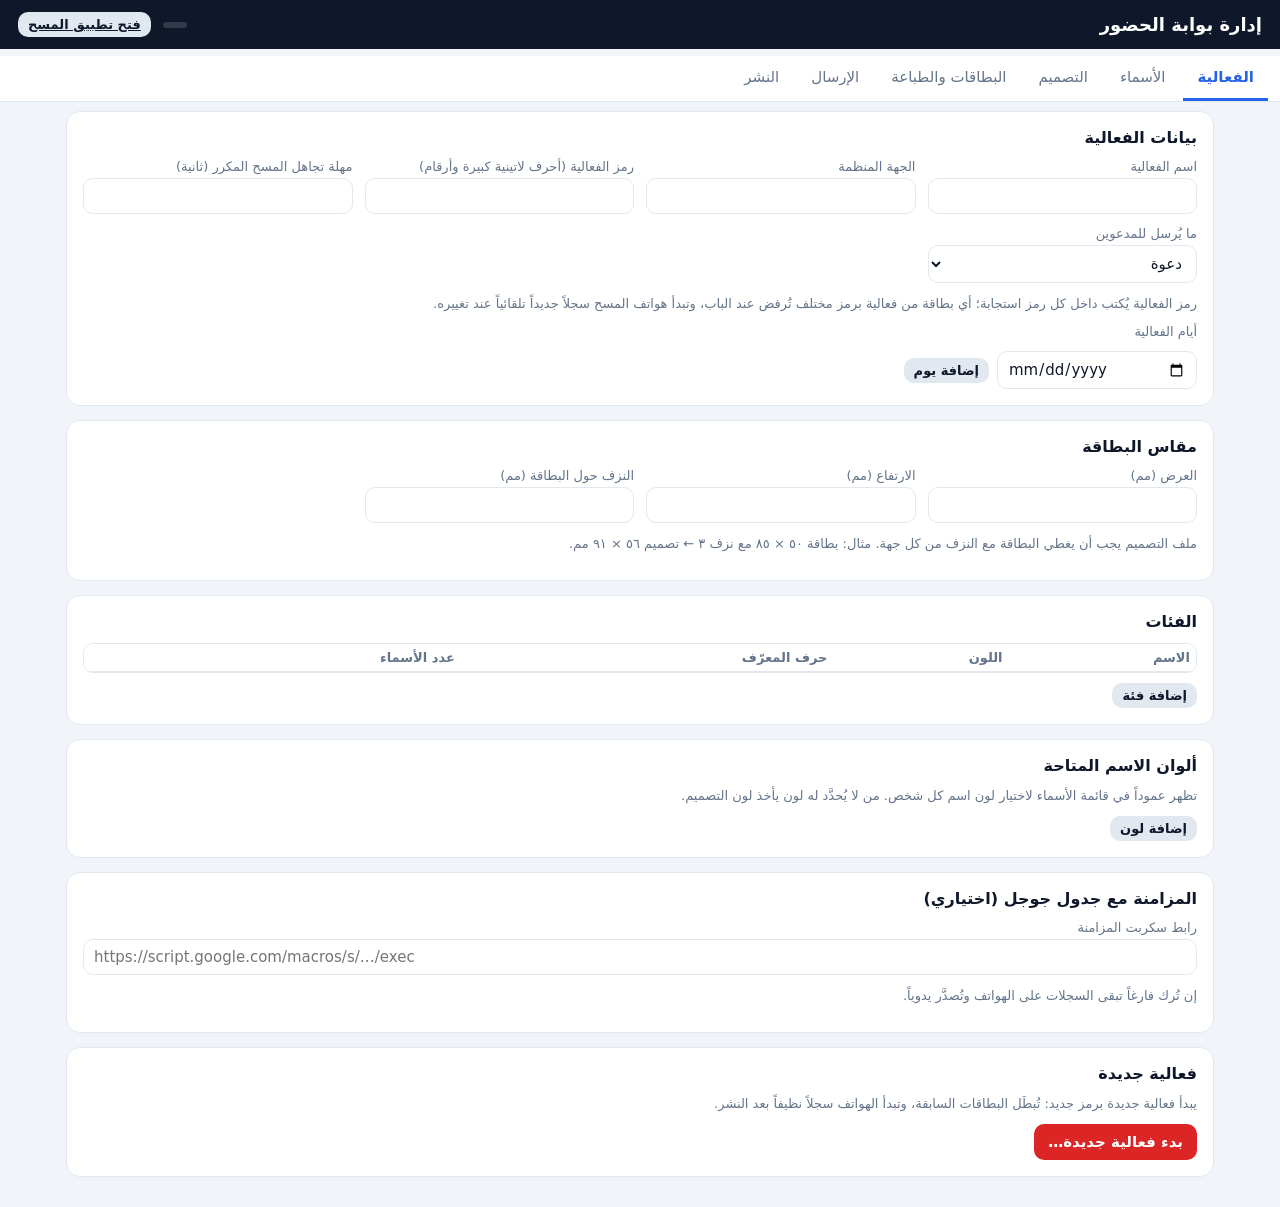
==== admin.html @ 5c86599a "Attendance gate: scanner, admin page, invitation page (Obour 2026)" ====
<!doctype html>
<html lang="ar" dir="rtl">
<head>
<meta charset="utf-8">
<meta name="viewport" content="width=device-width,initial-scale=1">
<meta name="robots" content="noindex,nofollow">
<link rel="icon" href="icon-180.png">
<link rel="stylesheet" href="lib/fonts.css">
<title>إدارة بوابة الحضور</title>
<style>
:root{--bg:#f1f5f9;--card:#fff;--ink:#0f172a;--mut:#64748b;--line:#e2e8f0;--pri:#2563eb;--pri2:#dbeafe;--ok:#16a34a;--warn:#d97706;--err:#dc2626}
*{box-sizing:border-box}
body{margin:0;font-family:Cairo,system-ui,sans-serif;background:var(--bg);color:var(--ink);font-size:15px}
header{background:#0f172a;color:#fff;padding:12px 18px;display:flex;align-items:center;gap:12px;flex-wrap:wrap;position:sticky;top:0;z-index:10}
header h1{font-size:18px;margin:0;flex:1;min-width:200px}
header h1 small{display:block;font-size:12px;font-weight:400;opacity:.75}
.pill{border-radius:999px;padding:3px 12px;font-size:13px;font-weight:700;background:rgba(255,255,255,.15)}
.pill.dirty{background:#f59e0b;color:#111}
.tabs{display:flex;gap:4px;background:#fff;border-bottom:1px solid var(--line);padding:0 12px;overflow-x:auto;position:sticky;top:56px;z-index:9}
.tabs button{border:0;background:none;font:inherit;padding:12px 14px;color:var(--mut);border-bottom:3px solid transparent;white-space:nowrap;cursor:pointer}
.tabs button.on{color:var(--pri);border-bottom-color:var(--pri);font-weight:700}
.wrap{max-width:1180px;margin:0 auto;padding:16px}
.tab{display:none}.tab.on{display:block}
.card{background:var(--card);border:1px solid var(--line);border-radius:14px;padding:16px;margin-bottom:14px}
.card h2{font-size:16px;margin:0 0 12px}
.grid{display:grid;grid-template-columns:repeat(auto-fill,minmax(220px,1fr));gap:12px}
label{display:block;font-size:13px;color:var(--mut);margin-bottom:4px}
input,select,textarea{font:inherit;border:1px solid var(--line);border-radius:10px;padding:8px 10px;width:100%;background:#fff;color:var(--ink)}
textarea{min-height:120px;resize:vertical}
input[type=color]{padding:2px;height:38px}
input[type=checkbox]{width:auto}
.btn{font:inherit;border:0;border-radius:10px;padding:9px 14px;background:var(--pri);color:#fff;font-weight:700;cursor:pointer;white-space:nowrap}
.btn.sec{background:#e2e8f0;color:var(--ink)}
.btn.red{background:var(--err)}
.btn.sm{padding:5px 10px;font-size:13px}
.btn:disabled{opacity:.5;cursor:default}
.row{display:flex;gap:8px;align-items:center;flex-wrap:wrap}
.grow{flex:1}
.mut{color:var(--mut);font-size:13px}
.note{background:var(--pri2);border:1px solid #bfdbfe;border-radius:12px;padding:10px 12px;font-size:14px;margin-bottom:12px}
.warnbox{background:#fef3c7;border:1px solid #fcd34d;border-radius:12px;padding:10px 12px;font-size:14px;margin-bottom:12px}
.errbox{background:#fee2e2;border:1px solid #fca5a5;border-radius:12px;padding:10px 12px;font-size:14px;margin-bottom:12px}
table{width:100%;border-collapse:collapse}
th,td{border-bottom:1px solid var(--line);padding:6px;text-align:right;vertical-align:middle}
th{font-size:13px;color:var(--mut);font-weight:700;position:sticky;top:0;background:#fff}
td input,td select{padding:5px 8px;font-size:14px}
.tblwrap{max-height:62vh;overflow:auto;border:1px solid var(--line);border-radius:10px}
.chip{display:inline-block;border-radius:999px;padding:1px 9px;font-size:12px;font-weight:700;color:#fff}
.counts{display:flex;gap:8px;flex-wrap:wrap;margin:8px 0}
.counts span{background:#f8fafc;border:1px solid var(--line);border-radius:999px;padding:2px 10px;font-size:13px}
.ed{display:grid;grid-template-columns:minmax(260px,440px) 1fr;gap:16px;align-items:start}
@media (max-width:820px){.ed{grid-template-columns:1fr}}
#stage{position:relative;direction:ltr;background:repeating-conic-gradient(#e2e8f0 0 25%,#f8fafc 0 50%) 0 0/16px 16px;border-radius:10px;overflow:hidden;user-select:none;touch-action:none}
#pv{display:block;width:100%}
#ovl{position:absolute;inset:0}
.trim{position:absolute;border:1px dashed rgba(220,38,38,.8);pointer-events:none}
.fbox{position:absolute;border:2px dashed rgba(37,99,235,.9);background:rgba(37,99,235,.08);cursor:move}
.fbox.sel{border-style:solid;background:rgba(37,99,235,.16)}
.fbox .lb{position:absolute;top:-1px;left:-1px;background:#2563eb;color:#fff;font-size:11px;padding:0 5px;border-radius:0 0 6px 0;direction:rtl;white-space:nowrap}
.fbox .h{position:absolute;right:-7px;bottom:-7px;width:14px;height:14px;background:#2563eb;border:2px solid #fff;border-radius:50%;cursor:nwse-resize}
.flist button{margin:0 0 6px 6px}
.pgtabs button{margin-left:6px}
.thumbs{display:grid;grid-template-columns:repeat(auto-fill,minmax(140px,1fr));gap:10px}
.thumbs figure{margin:0;background:#fff;border:1px solid var(--line);border-radius:10px;padding:6px;text-align:center;font-size:12px}
.thumbs img{max-width:100%;border-radius:4px}
progress{width:100%;height:14px}
.sent{color:var(--ok);font-weight:700}
dialog{border:0;border-radius:14px;padding:18px;max-width:520px;width:92%}
dialog::backdrop{background:rgba(15,23,42,.5)}
#toast{position:fixed;bottom:18px;left:50%;transform:translateX(-50%);background:#0f172a;color:#fff;padding:9px 16px;border-radius:10px;z-index:50;display:none}
</style>
</head>
<body>
<header>
  <h1 id="htitle">إدارة بوابة الحضور<small id="hsub"></small></h1>
  <span class="pill" id="dirty"></span>
  <a class="btn sec sm" href="./" target="_blank" rel="noopener">فتح تطبيق المسح</a>
</header>
<nav class="tabs" id="tabs">
  <button class="on" data-t="event">الفعالية</button>
  <button data-t="people">الأسماء</button>
  <button data-t="design">التصميم</button>
  <button data-t="badges">البطاقات والطباعة</button>
  <button data-t="send">الإرسال</button>
  <button data-t="publish">النشر</button>
</nav>
<div class="wrap">

<!-- ================= EVENT ================= -->
<section class="tab on" id="t-event">
  <div class="card">
    <h2>بيانات الفعالية</h2>
    <div class="grid">
      <div><label>اسم الفعالية</label><input id="evName"></div>
      <div><label>الجهة المنظمة</label><input id="evOrg"></div>
      <div><label>رمز الفعالية (أحرف لاتينية كبيرة وأرقام)</label><input id="evCode" dir="ltr" maxlength="16"></div>
      <div><label>مهلة تجاهل المسح المكرر (ثانية)</label><input id="evCool" type="number" min="0" max="600"></div>
      <div><label>ما يُرسل للمدعوين</label><select id="evLabel"><option value="الدعوة">دعوة</option><option value="البطاقة">بطاقة</option></select></div>
    </div>
    <p class="mut">رمز الفعالية يُكتب داخل كل رمز استجابة؛ أي بطاقة من فعالية برمز مختلف تُرفض عند الباب، وتبدأ هواتف المسح سجلاً جديداً تلقائياً عند تغييره.</p>
    <label>أيام الفعالية</label>
    <div class="row" id="daysBox"></div>
    <div class="row" style="margin-top:8px"><input type="date" id="dayNew" style="max-width:200px"><button class="btn sec sm" id="dayAdd">إضافة يوم</button></div>
  </div>

  <div class="card">
    <h2>مقاس البطاقة</h2>
    <div class="grid">
      <div><label>العرض (مم)</label><input id="bW" type="number" step="0.5" min="20" max="300"></div>
      <div><label>الارتفاع (مم)</label><input id="bH" type="number" step="0.5" min="20" max="300"></div>
      <div><label>النزف حول البطاقة (مم)</label><input id="bB" type="number" step="0.5" min="0" max="10"></div>
    </div>
    <p class="mut">ملف التصميم يجب أن يغطي البطاقة مع النزف من كل جهة. مثال: بطاقة ٥٠ × ٨٥ مع نزف ٣ ← تصميم ٥٦ × ٩١ مم.</p>
  </div>

  <div class="card">
    <h2>الفئات</h2>
    <div class="tblwrap" style="max-height:none"><table><thead><tr><th>الاسم</th><th>اللون</th><th>حرف المعرّف</th><th>عدد الأسماء</th><th></th></tr></thead><tbody id="catBody"></tbody></table></div>
    <div class="row" style="margin-top:10px"><button class="btn sec sm" id="catAdd">إضافة فئة</button></div>
  </div>

  <div class="card">
    <h2>ألوان الاسم المتاحة</h2>
    <p class="mut">تظهر عموداً في قائمة الأسماء لاختيار لون اسم كل شخص. من لا يُحدَّد له لون يأخذ لون التصميم.</p>
    <div id="ncBox"></div>
    <div class="row" style="margin-top:10px"><button class="btn sec sm" id="ncAdd">إضافة لون</button></div>
  </div>

  <div class="card">
    <h2>المزامنة مع جدول جوجل (اختياري)</h2>
    <label>رابط سكربت المزامنة</label>
    <input id="evSync" dir="ltr" placeholder="https://script.google.com/macros/s/…/exec">
    <p class="mut">إن تُرك فارغاً تبقى السجلات على الهواتف وتُصدَّر يدوياً.</p>
  </div>

  <div class="card">
    <h2>فعالية جديدة</h2>
    <p class="mut">يبدأ فعالية جديدة برمز جديد: تُبطَل البطاقات السابقة، وتبدأ الهواتف سجلاً نظيفاً بعد النشر.</p>
    <button class="btn red" id="newEvent">بدء فعالية جديدة…</button>
  </div>
</section>

<!-- ================= PEOPLE ================= -->
<section class="tab" id="t-people">
  <div class="card">
    <h2>استيراد من ملف إكسل</h2>
    <p class="mut">الأعمدة المقروءة تلقائياً: الاسم، الفئة، اللون (أبيض أو أزرق)، الهاتف أو واتساب، البريد. الهاتف والبريد يبقيان على هذا الجهاز فقط ولا يُنشران.</p>
    <div class="row">
      <input type="file" id="impFile" accept=".xlsx,.xls,.csv" style="max-width:320px">
      <div><label>فئة الأسماء التي بلا فئة</label><select id="impDefCat"></select></div>
      <label class="row" style="margin:0"><input type="checkbox" id="impReplace"> استبدال القائمة الحالية بالكامل</label>
    </div>
    <div id="impPreview" style="margin-top:10px"></div>
  </div>

  <div class="card">
    <h2>إضافة اسم</h2>
    <div class="row">
      <input id="addName" class="grow" placeholder="الاسم الكامل" style="min-width:200px">
      <select id="addCat" style="max-width:160px"></select>
      <select id="addNc" style="max-width:150px"></select>
      <input id="addPhone" placeholder="الهاتف" dir="ltr" style="max-width:170px">
      <input id="addEmail" placeholder="البريد" dir="ltr" style="max-width:220px">
      <button class="btn" id="addBtn">إضافة</button>
    </div>
  </div>

  <div class="card">
    <div class="row" style="margin-bottom:8px">
      <h2 class="grow" style="margin:0">القائمة</h2>
      <input id="pSearch" placeholder="بحث…" style="max-width:220px">
      <select id="pFilter" style="max-width:160px"></select>
      <button class="btn sec sm" id="pExport">تصدير نسخة احتياطية</button>
      <button class="btn red sm" id="pClear">حذف الكل</button>
    </div>
    <div class="counts" id="pCounts"></div>
    <div class="tblwrap"><table><thead><tr><th>المعرّف</th><th>الاسم</th><th>الفئة</th><th class="ncCol">لون الاسم</th><th>الهاتف</th><th>البريد</th><th></th></tr></thead><tbody id="pBody"></tbody></table></div>
  </div>
</section>

<!-- ================= DESIGN ================= -->
<section class="tab" id="t-design">
  <div class="card">
    <div class="row">
      <div><label>التصميم الخاص بـ</label><select id="dSel" style="min-width:220px"></select></div>
      <div id="dOwnBox"></div>
      <div class="grow"></div>
      <div><label>اسم للمعاينة</label><input id="dSample" placeholder="اكتب اسماً طويلاً للتجربة" style="min-width:240px"></div>
      <div><label>لون الاسم للمعاينة</label><select id="dSampleNc" style="min-width:140px"></select></div>
    </div>
  </div>
  <div class="ed">
    <div class="card">
      <div class="row pgtabs" id="pgTabs" style="margin-bottom:10px"></div>
      <div id="stage"><canvas id="pv"></canvas><div id="ovl"></div></div>
      <p class="mut">اسحب المربعات لتحريكها، والنقطة الزرقاء لتغيير الحجم. الخط الأحمر المتقطع هو حد القص.</p>
    </div>
    <div>
      <div class="card">
        <h2>خلفية هذا الوجه</h2>
        <div id="aspectWarn"></div>
        <div class="row">
          <input type="file" id="bgFile" accept="image/png,image/jpeg,application/pdf,.pdf,.ai" style="max-width:300px">
          <button class="btn sec sm" id="bgClear">إزالة الخلفية</button>
          <div><label>لون الخلفية</label><input type="color" id="bgColor" style="width:70px"></div>
        </div>
        <p class="mut">يُقبل: صورة، أو ملف طباعة، أو ملف إليستريتور محفوظ بتوافق بي دي إف. يُفضَّل أن يشمل النزف دون علامات القص. الملف متعدد الصفحات يُستخدم وجهاً أول وثانياً.</p>
        <div class="row"><button class="btn sec sm" id="pgAdd">إضافة وجه ثانٍ</button><button class="btn sec sm" id="pgDel">حذف هذا الوجه</button></div>
      </div>
      <div class="card">
        <h2>العناصر</h2>
        <div class="flist" id="fList"></div>
        <div class="row">
          <select id="fNewType" style="max-width:180px"><option value="name">الاسم</option><option value="qr">رمز الاستجابة</option><option value="cat">الفئة</option><option value="id">المعرّف</option><option value="text">نص ثابت</option></select>
          <button class="btn sec sm" id="fAdd">إضافة عنصر</button>
        </div>
      </div>
      <div class="card" id="fProps"></div>
    </div>
  </div>
</section>

<!-- ================= BADGES ================= -->
<section class="tab" id="t-badges">
  <div class="card">
    <h2>ملف الطباعة والصور</h2>
    <div class="row">
      <div><label>الفئة</label><select id="bCat" style="min-width:180px"></select></div>
      <div><label>الدقة</label><select id="bDpi"><option value="300">٣٠٠ نقطة/إنش (طباعة)</option><option value="200">٢٠٠ (أخف)</option></select></div>
      <label class="row" style="margin:18px 0 0"><input type="checkbox" id="bMarks" checked> علامات القص</label>
    </div>
    <div class="row" style="margin-top:12px">
      <button class="btn" id="bPdf">إنشاء ملف الطباعة</button>
      <button class="btn sec" id="bZip">صور البطاقات (ملف مضغوط)</button>
    </div>
    <div id="bProg" style="margin-top:10px;display:none"><progress id="bBar" max="1" value="0"></progress><div class="mut" id="bProgTxt"></div></div>
    <p class="mut">ملف الطباعة: صفحة لكل وجه من كل بطاقة بمقاسها مع النزف وعلامات القص، مرتبة حسب الفئة. الصور: بطاقة كل شخص مقصوصة على مقاسها النهائي.</p>
  </div>
  <div class="card">
    <div class="row"><h2 class="grow" style="margin:0">معاينة</h2><button class="btn sec sm" id="bPrev">تحديث المعاينة</button></div>
    <div class="thumbs" id="thumbs" style="margin-top:10px"></div>
  </div>
</section>

<!-- ================= SEND ================= -->
<section class="tab" id="t-send">
  <div class="note" id="sendNote">روابط البطاقات تعمل بعد نشر التغييرات. كل رابط يفتح صفحة فيها بطاقة الشخص جاهزة للحفظ.</div>
  <div class="card">
    <h2>نص الرسالة</h2>
    <div class="grid">
      <div style="grid-column:1/-1"><label>الرسالة (المتغيرات: {الاسم} {الفعالية} {التاريخ} {الرابط} {الفئة} {الجهة})</label><textarea id="msgBody"></textarea></div>
      <div><label>عنوان البريد</label><input id="msgSubj"></div>
      <div><label>رمز الدولة للهواتف</label><input id="msgCC" dir="ltr" style="max-width:120px"></div>
      <div><label>عنوان الموقع للروابط</label><input id="msgBase" dir="ltr"></div>
    </div>
  </div>
  <div class="card">
    <div class="row" style="margin-bottom:8px">
      <h2 class="grow" style="margin:0">المستلمون</h2>
      <select id="sFilter" style="max-width:200px"><option value="all">الكل</option><option value="pending">لم يُرسل لهم بعد</option><option value="phone">لديهم هاتف</option><option value="email">لديهم بريد</option><option value="none">بلا هاتف ولا بريد</option></select>
      <input id="sSearch" placeholder="بحث…" style="max-width:200px">
      <button class="btn sec sm" id="sExport">تصدير قائمة المراسلة</button>
    </div>
    <div class="counts" id="sCounts"></div>
    <div class="tblwrap"><table><thead><tr><th>الاسم</th><th>الهاتف</th><th>البريد</th><th>إرسال</th><th>الحالة</th></tr></thead><tbody id="sBody"></tbody></table></div>
  </div>
</section>

<!-- ================= PUBLISH ================= -->
<section class="tab" id="t-publish">
  <div class="card">
    <h2>حالة النشر</h2>
    <div id="pubState"></div>
  </div>
  <div class="card">
    <h2>النشر على جيت هب</h2>
    <div class="grid">
      <div><label>الحساب</label><input id="ghOwner" dir="ltr"></div>
      <div><label>المستودع</label><input id="ghRepo" dir="ltr"></div>
      <div><label>الفرع</label><input id="ghBranch" dir="ltr"></div>
      <div><label>رمز الوصول</label><input id="ghToken" type="password" dir="ltr" autocomplete="off"></div>
    </div>
    <label class="row" style="margin-top:8px"><input type="checkbox" id="ghRemember"> تذكّر رمز الوصول على هذا الجهاز</label>
    <details class="mut" style="margin:8px 0"><summary>كيف أحصل على رمز الوصول؟</summary>
      <ol>
        <li>من إعدادات حسابك في جيت هب: إعدادات المطوّر ← رموز الوصول الشخصية ← الرموز الدقيقة ← إنشاء رمز.</li>
        <li>المالك: حساب التكنوقراط السوريين، والمستودع: مستودع هذا التطبيق فقط.</li>
        <li>الصلاحيات: المحتويات ← قراءة وكتابة. ومدة صلاحية قصيرة تكفي.</li>
      </ol>
    </details>
    <div class="row"><button class="btn" id="pubBtn">نشر التغييرات الآن</button><button class="btn sec" id="pubZip">تنزيل ملفات النشر بدلاً من ذلك</button></div>
    <div id="pubLog" class="mut" style="margin-top:10px;white-space:pre-line"></div>
  </div>
  <div class="card">
    <h2>مزامنة هذه الصفحة مع النسخة المنشورة</h2>
    <p class="mut">يستبدل البيانات المحلية بآخر نسخة منشورة، مع الاحتفاظ بالهواتف والبريد المحفوظة هنا حسب المعرّف.</p>
    <button class="btn sec" id="pullBtn">تحميل النسخة المنشورة</button>
  </div>
</section>
</div>

<dialog id="dlg"><form method="dialog" id="dlgForm"></form></dialog>
<div id="toast"></div>

<script src="lib/qrcode.js"></script>
<script src="lib/xlsx.full.min.js"></script>
<script src="lib/jspdf.umd.min.js"></script>
<script src="lib/jszip.min.js"></script>
<script src="lib/common.js"></script>
<script>
(async function(){
'use strict';
var G = window.GATE;
var $ = function(id){ return document.getElementById(id); };
var esc = G.esc;
function toast(m){ var t = $('toast'); t.textContent = m; t.style.display = 'block'; clearTimeout(toast.t); toast.t = setTimeout(function(){ t.style.display = 'none'; }, 3000); }
function clamp(v, a, b){ return Math.max(a, Math.min(b, v)); }
function sleep(ms){ return new Promise(function(r){ setTimeout(r, ms); }); }

/* ---------- IndexedDB ---------- */
var DB = (function(){
  var p;
  function db(){ return p || (p = new Promise(function(res, rej){
    var r = indexedDB.open('gate-admin', 1);
    r.onupgradeneeded = function(){ r.result.createObjectStore('kv'); r.result.createObjectStore('files'); };
    r.onsuccess = function(){ res(r.result); }; r.onerror = function(){ rej(r.error); };
  })); }
  function tx(st, mode, fn){ return db().then(function(d){ return new Promise(function(res, rej){
    var t = d.transaction(st, mode), q = fn(t.objectStore(st));
    t.oncomplete = function(){ res(q && q.result); }; t.onerror = function(){ rej(t.error); };
  }); }); }
  return {
    get: function(st, k){ return tx(st, 'readonly', function(s){ return s.get(k); }); },
    set: function(st, k, v){ return tx(st, 'readwrite', function(s){ return s.put(v, k); }); },
    del: function(st, k){ return tx(st, 'readwrite', function(s){ return s.delete(k); }); },
    keys: function(st){ return tx(st, 'readonly', function(s){ return s.getAllKeys(); }); }
  };
})();

/* ---------- state ---------- */
var S = null;               // { ev, msg, gh, publishedHash, publishedAt }
var fileUrls = {};          // template path -> object URL (local, unpublished uploads)
function resolve(src){ return fileUrls[src] || src; }

function defaultMsg(){
  return {
    body: 'مرحباً {الاسم}،\nتتشرف مؤسسة {الجهة} بدعوتك لحضور {الفعالية} يوم {التاريخ}.\nهذا رابط دعوتك ورمز الدخول الخاص بك، يُرجى إبرازه عند الباب:\n{الرابط}',
    subj: 'دعوتك لحضور {الفعالية}',
    cc: '963',
    base: location.origin + location.pathname.replace(/[^/]*$/, '')
  };
}
function guessGh(){
  var owner = '', repo = '';
  var m = location.hostname.match(/^([^.]+)\.github\.io$/i);
  if (m){ owner = m[1]; repo = location.pathname.split('/').filter(Boolean)[0] || ''; }
  return { owner: owner || 'SyrianTechnocrats', repo: repo || 'gate', branch: 'main' };
}

function publicEvent(ev){
  var e = JSON.parse(JSON.stringify(ev));
  e.people = ev.people.map(function(p){ var o = { id: p.id, name: p.name, cat: p.cat, t: p.t }; if (p.nc) o.nc = p.nc; return o; });
  delete e.updated;
  return e;
}
function pubHash(){ return JSON.stringify(publicEvent(S.ev)); }

var saveT = null;
function changed(){ clearTimeout(saveT); saveT = setTimeout(persist, 300); renderHeader(); }
function persist(){ return DB.set('kv', 'state', S).catch(function(){ toast('تعذر الحفظ المحلي'); }); }

async function loadPublished(){
  var ev = await G.loadEvent();
  ev.people.forEach(function(p){ if (!p.t) p.t = G.token(); });
  return ev;
}

async function init(){
  S = await DB.get('kv', 'state').catch(function(){ return null; });
  if (!S){
    var ev;
    try { ev = await loadPublished(); } catch(e){ ev = G.normalizeEvent({}); }
    S = { ev: ev, msg: defaultMsg(), gh: guessGh(), publishedHash: null, publishedAt: null };
    S.publishedHash = pubHash();
    await persist();
  }
  S.ev = G.normalizeEvent(S.ev);
  S.msg = Object.assign(defaultMsg(), S.msg || {});
  S.gh = Object.assign(guessGh(), S.gh || {});
  var keys = await DB.keys('files').catch(function(){ return []; });
  for (var i = 0; i < keys.length; i++){ var b = await DB.get('files', keys[i]); if (b) fileUrls[keys[i]] = URL.createObjectURL(b); }
  await G.fontsReady();
  renderAll();
}

/* ---------- header & tabs ---------- */
function renderHeader(){
  $('htitle').firstChild.nodeValue = S.ev.name + ' — الإدارة';
  $('hsub').textContent = 'الرمز ' + S.ev.code + ' · ' + S.ev.people.length + ' اسم · ' + (S.ev.days.join('، ') || 'بلا أيام');
  var d = pubHash() !== S.publishedHash;
  var el = $('dirty'); el.textContent = d ? 'تغييرات غير منشورة' : 'منشور ✓'; el.className = 'pill' + (d ? ' dirty' : '');
}
document.querySelectorAll('#tabs button').forEach(function(b){
  b.onclick = function(){
    document.querySelectorAll('#tabs button').forEach(function(x){ x.classList.toggle('on', x === b); });
    document.querySelectorAll('.tab').forEach(function(t){ t.classList.toggle('on', t.id === 't-' + b.dataset.t); });
    renderTab(b.dataset.t);
  };
});
function curTab(){ var b = document.querySelector('#tabs button.on'); return b ? b.dataset.t : 'event'; }
function renderTab(t){
  if (t === 'event') renderEvent();
  if (t === 'people') renderPeople();
  if (t === 'design') renderDesign();
  if (t === 'badges') renderBadges();
  if (t === 'send') renderSend();
  if (t === 'publish') renderPublish();
}
function renderAll(){ renderHeader(); renderTab(curTab()); }

/* ---------- dialog helper ---------- */
function ask(html, okLabel){
  return new Promise(function(res){
    var f = $('dlgForm');
    f.innerHTML = html + '<div class="row" style="margin-top:14px;justify-content:flex-start"><button class="btn" value="ok">' + esc(okLabel || 'موافق') + '</button><button class="btn sec" value="cancel" formnovalidate>إلغاء</button></div>';
    var d = $('dlg');
    d.returnValue = '';
    d.onclose = function(){ res(d.returnValue === 'ok' ? f : null); };
    d.showModal();
  });
}

/* =================================================================
   EVENT TAB
   ================================================================= */
function catCount(key){ return S.ev.people.filter(function(p){ return p.cat === key; }).length; }
function renderEvent(){
  var ev = S.ev;
  $('evLabel').value = ev.docLabel; $('evName').value = ev.name; $('evOrg').value = ev.org; $('evCode').value = ev.code; $('evCool').value = ev.cooldownSec;
  $('bW').value = ev.badge.w; $('bH').value = ev.badge.h; $('bB').value = ev.badge.bleed; $('evSync').value = ev.syncUrl;
  $('daysBox').innerHTML = ev.days.map(function(d, i){ return '<span class="counts" style="margin:0"><span>' + esc(G.arDate(d)) + ' <a href="#" data-dday="' + i + '" style="color:var(--err)">✕</a></span></span>'; }).join('') || '<span class="mut">لم تُحدد أيام بعد</span>';
  $('ncBox').innerHTML = ev.nameColors.map(function(c, i){
    return '<div class="row" style="margin-bottom:6px"><input data-nci="' + i + '" data-k="label" value="' + esc(c.label) + '" style="max-width:180px"><input type="color" data-nci="' + i + '" data-k="color" value="' + esc(c.color) + '" style="width:60px"><span class="mut">' + ev.people.filter(function(p){ return p.nc === c.key; }).length + ' اسم</span><button class="btn red sm" data-ncdel="' + i + '">حذف</button></div>';
  }).join('') || '<span class="mut">لا ألوان — كل الأسماء بلون التصميم</span>';
  $('catBody').innerHTML = ev.categories.map(function(c, i){
    return '<tr><td><input data-ci="' + i + '" data-k="label" value="' + esc(c.label) + '"></td><td><input type="color" data-ci="' + i + '" data-k="color" value="' + esc(c.color) + '" style="width:60px"></td><td><input data-ci="' + i + '" data-k="prefix" value="' + esc(c.prefix) + '" dir="ltr" maxlength="2" style="width:70px"></td><td>' + catCount(c.key) + '</td><td>' + (catCount(c.key) ? '' : '<button class="btn red sm" data-cdel="' + i + '">حذف</button>') + '</td></tr>';
  }).join('');
}
function bindVal(id, fn){ $(id).addEventListener('change', function(){ fn(this.value); changed(); renderHeader(); }); }
bindVal('evName', function(v){ S.ev.name = v.trim() || 'فعالية'; });
bindVal('evOrg', function(v){ S.ev.org = v.trim(); });
bindVal('evLabel', function(v){ S.ev.docLabel = v; });
bindVal('evCode', function(v){
  var c = v.toUpperCase().replace(/[^A-Z0-9-]/g, '');
  if (!c){ toast('الرمز لا يمكن أن يكون فارغاً'); $('evCode').value = S.ev.code; return; }
  S.ev.code = c; $('evCode').value = c;
});
bindVal('evCool', function(v){ S.ev.cooldownSec = clamp(+v || 0, 0, 600); });
bindVal('bW', function(v){ S.ev.badge.w = clamp(+v || 50, 20, 300); });
bindVal('bH', function(v){ S.ev.badge.h = clamp(+v || 85, 20, 300); });
bindVal('bB', function(v){ S.ev.badge.bleed = clamp(+v || 0, 0, 10); });
bindVal('evSync', function(v){ S.ev.syncUrl = v.trim(); });
$('dayAdd').onclick = function(){ var v = $('dayNew').value; if (!v) return; if (S.ev.days.indexOf(v) < 0){ S.ev.days.push(v); S.ev.days.sort(); } changed(); renderEvent(); };
$('daysBox').onclick = function(e){ var a = e.target.closest('[data-dday]'); if (!a) return; e.preventDefault(); S.ev.days.splice(+a.dataset.dday, 1); changed(); renderEvent(); };
$('catBody').addEventListener('change', function(e){
  var t = e.target; if (!t.dataset.ci) return;
  var c = S.ev.categories[+t.dataset.ci], k = t.dataset.k, v = t.value.trim();
  if (k === 'prefix'){
    v = v.toUpperCase().replace(/[^A-Z]/g, '');
    if (!v || S.ev.categories.some(function(o){ return o !== c && o.prefix === v; })){ toast('حرف المعرّف يجب أن يكون فريداً'); t.value = c.prefix; return; }
    if (catCount(c.key)){ toast('تغيير الحرف لا يغيّر معرّفات الأسماء الموجودة'); }
  }
  c[k] = v; changed();
});
$('catBody').addEventListener('click', function(e){
  var b = e.target.closest('[data-cdel]'); if (!b) return;
  var c = S.ev.categories[+b.dataset.cdel];
  S.ev.categories.splice(+b.dataset.cdel, 1); delete S.ev.designs[c.key]; changed(); renderEvent();
});
$('ncBox').addEventListener('change', function(e){
  var t = e.target; if (!t.dataset.nci) return;
  var c = S.ev.nameColors[+t.dataset.nci]; c[t.dataset.k] = t.dataset.k === 'label' ? (t.value.trim() || c.label) : t.value; changed();
});
$('ncBox').addEventListener('click', function(e){
  var b = e.target.closest('[data-ncdel]'); if (!b) return;
  var c = S.ev.nameColors[+b.dataset.ncdel];
  S.ev.people.forEach(function(p){ if (p.nc === c.key) delete p.nc; });
  S.ev.nameColors.splice(+b.dataset.ncdel, 1); changed(); renderEvent();
});
$('ncAdd').onclick = function(){ S.ev.nameColors.push({ key: 'n' + G.token(4), label: 'لون جديد', color: '#facc15' }); changed(); renderEvent(); };
$('catAdd').onclick = function(){
  var used = S.ev.categories.map(function(c){ return c.prefix; });
  var letter = 'ABCDEFGHIJKLMNOPQRSTUVWXYZ'.split('').find(function(l){ return used.indexOf(l) < 0; }) || 'Z';
  S.ev.categories.push({ key: 'c' + G.token(4), label: 'فئة جديدة', color: '#7c3aed', prefix: letter });
  changed(); renderEvent();
};
$('newEvent').onclick = async function(){
  var f = await ask('<h3 style="margin-top:0">بدء فعالية جديدة</h3>' +
    '<label>اسم الفعالية</label><input name="n" required value="">' +
    '<label style="margin-top:8px">الرمز (أحرف لاتينية كبيرة وأرقام)</label><input name="c" required dir="ltr" maxlength="16">' +
    '<label style="margin-top:8px">التاريخ</label><input name="d" type="date">' +
    '<label class="row" style="margin-top:10px"><input type="checkbox" name="keepD" checked> الإبقاء على التصميم الحالي</label>' +
    '<label class="row"><input type="checkbox" name="keepP"> الإبقاء على قائمة الأسماء (تتغير رموزهم مع الرمز الجديد)</label>' +
    '<p class="mut">لن يُحذف شيء من المستودع حتى تنشر.</p>', 'بدء');
  if (!f) return;
  var code = f.c.value.toUpperCase().replace(/[^A-Z0-9-]/g, '');
  if (!code || code === S.ev.code){ toast('اختر رمزاً جديداً مختلفاً عن الحالي'); return; }
  S.ev.name = f.n.value.trim() || 'فعالية'; S.ev.code = code; S.ev.days = f.d.value ? [f.d.value] : [];
  if (!f.keepD.checked){ S.ev.designs = {}; }
  if (!f.keepP.checked){ S.ev.people = []; S.ev.counters = {}; }
  else { S.ev.people.forEach(function(p){ p.t = G.token(); delete p.sent; }); }
  S.ev = G.normalizeEvent(S.ev);
  changed(); renderAll(); toast('بدأت فعالية جديدة — لا تنسَ النشر');
};

/* =================================================================
   PEOPLE TAB
   ================================================================= */
function catOptions(sel, withAll){
  return (withAll ? '<option value="">كل الفئات</option>' : '') + S.ev.categories.map(function(c){ return '<option value="' + esc(c.key) + '"' + (c.key === sel ? ' selected' : '') + '>' + esc(c.label) + '</option>'; }).join('');
}
function ncOptions(sel){
  return '<option value="">لون التصميم</option>' + S.ev.nameColors.map(function(c){ return '<option value="' + esc(c.key) + '"' + (c.key === sel ? ' selected' : '') + '>' + esc(c.label) + '</option>'; }).join('');
}
function renderPeople(){
  var f = $('pFilter').value;
  var hasNc = S.ev.nameColors.length > 0;
  $('addNc').style.display = hasNc ? '' : 'none'; $('addNc').innerHTML = ncOptions($('addNc').value);
  document.querySelectorAll('.ncCol').forEach(function(x){ x.style.display = hasNc ? '' : 'none'; });
  $('pFilter').innerHTML = catOptions(f, true);
  $('addCat').innerHTML = catOptions($('addCat').value || (S.ev.categories[0] || {}).key);
  $('impDefCat').innerHTML = catOptions($('impDefCat').value || (S.ev.categories[0] || {}).key);
  $('pCounts').innerHTML = '<span>المجموع: ' + S.ev.people.length + '</span>' + S.ev.categories.map(function(c){ return '<span><span class="chip" style="background:' + esc(c.color) + '">' + esc(c.label) + '</span> ' + catCount(c.key) + '</span>'; }).join('');
  var q = G.normName($('pSearch').value), fc = $('pFilter').value;
  var list = S.ev.people.filter(function(p){ return (!fc || p.cat === fc) && (!q || G.normName(p.name).indexOf(q) >= 0 || p.id.toLowerCase().indexOf(q) >= 0); });
  $('pBody').innerHTML = list.map(function(p){
    return '<tr data-id="' + esc(p.id) + '"><td dir="ltr" style="text-align:right">' + esc(p.id) + '</td>' +
      '<td><input data-k="name" value="' + esc(p.name) + '"></td>' +
      '<td><select data-k="cat">' + catOptions(p.cat) + '</select></td>' +
      '<td class="ncCol"' + (hasNc ? '' : ' style="display:none"') + '><select data-k="nc">' + ncOptions(p.nc) + '</select></td>' +
      '<td><input data-k="phone" dir="ltr" value="' + esc(p.phone || '') + '" style="width:150px"></td>' +
      '<td><input data-k="email" dir="ltr" value="' + esc(p.email || '') + '" style="width:200px"></td>' +
      '<td class="row" style="flex-wrap:nowrap"><button class="btn sec sm" data-act="view">البطاقة</button><button class="btn red sm" data-act="del">حذف</button></td></tr>';
  }).join('') || '<tr><td colspan="7" class="mut" style="padding:20px;text-align:center">لا أسماء بعد — استورد ملفاً أو أضف اسماً</td></tr>';
}
['pSearch', 'pFilter'].forEach(function(id){ $(id).addEventListener('input', renderPeople); });
function personById(id){ return S.ev.people.find(function(p){ return p.id === id; }); }
$('pBody').addEventListener('change', function(e){
  var tr = e.target.closest('tr[data-id]'); if (!tr) return;
  var p = personById(tr.dataset.id), k = e.target.dataset.k; if (!p || !k) return;
  var v = e.target.value.trim();
  if (k === 'name' && !v){ e.target.value = p.name; return; }
  if (k === 'cat' && v !== p.cat){
    var oldId = p.id; p.cat = v; p.id = G.nextId(S.ev, v);
    toast('تغيّر المعرّف من ' + oldId + ' إلى ' + p.id + ' — يلزم إرسال بطاقة جديدة');
    p.sent = {}; changed(); renderPeople(); return;
  }
  if (k === 'nc'){ if (v) p.nc = v; else delete p.nc; p.sent = {}; changed(); return; }
  p[k] = v; if (k === 'name') p.sent = {};
  changed();
});
$('pBody').addEventListener('click', async function(e){
  var b = e.target.closest('[data-act]'); if (!b) return;
  var p = personById(b.closest('tr').dataset.id); if (!p) return;
  if (b.dataset.act === 'del'){
    var f = await ask('<p>حذف <b>' + esc(p.name) + '</b> (' + esc(p.id) + ')؟ ستُرفض بطاقته عند الباب بعد النشر.</p>', 'حذف');
    if (!f) return;
    S.ev.people = S.ev.people.filter(function(x){ return x !== p; }); changed(); renderPeople();
  } else if (b.dataset.act === 'view'){
    var c = await G.renderPage(S.ev, p, G.qrPage(S.ev, p), { dpi: 150, trim: true, resolve: resolve });
    await ask('<h3 style="margin-top:0">' + esc(p.name) + '</h3><img src="' + c.toDataURL() + '" style="max-width:100%;max-height:60vh;display:block;margin:auto">', 'إغلاق');
  }
});
$('addBtn').onclick = function(){
  var n = $('addName').value.trim().replace(/\s+/g, ' '); if (!n){ $('addName').focus(); return; }
  var cat = $('addCat').value;
  if (S.ev.people.some(function(p){ return G.normName(p.name) === G.normName(n) && p.cat === cat; })){ toast('هذا الاسم موجود في الفئة نفسها'); return; }
  var np = { id: G.nextId(S.ev, cat), name: n, cat: cat, t: G.token(), phone: $('addPhone').value.trim(), email: $('addEmail').value.trim() };
  if ($('addNc').value) np.nc = $('addNc').value;
  S.ev.people.push(np);
  $('addName').value = ''; $('addPhone').value = ''; $('addEmail').value = '';
  changed(); renderPeople(); $('addName').focus();
};
$('addName').addEventListener('keydown', function(e){ if (e.key === 'Enter') $('addBtn').click(); });
$('pClear').onclick = async function(){
  if (!S.ev.people.length) return;
  var f = await ask('<p>حذف كل الأسماء (' + S.ev.people.length + ') من القائمة المحلية؟ لا يتأثر الموقع حتى تنشر.</p>', 'حذف الكل');
  if (!f) return; S.ev.people = []; changed(); renderPeople();
};
$('pExport').onclick = function(){
  var ncL = function(p){ var c = S.ev.nameColors.find(function(x){ return x.key === p.nc; }); return c ? c.label : ''; };
  var rows = [['المعرف', 'الاسم', 'الفئة', 'اللون', 'الهاتف', 'البريد', 'الرابط']].concat(S.ev.people.map(function(p){ return [p.id, p.name, G.cat(S.ev, p.cat).label, ncL(p), p.phone || '', p.email || '', G.badgeLink(p, S.msg.base)]; }));
  var wb = XLSX.utils.book_new(); XLSX.utils.book_append_sheet(wb, XLSX.utils.aoa_to_sheet(rows), 'الأسماء'); wb.Workbook = { Views: [{ RTL: true }] };
  XLSX.writeFile(wb, 'أسماء ' + S.ev.code + ' - ' + G.dstr() + '.xlsx');
};

/* ----- import ----- */
var COLS = {
  id: /^(المعرف|المعرّف|id|code|الرمز)$/i,
  name: /(الاسم|اسم|name|full ?name|الاسم الكامل)/i,
  cat: /(الفئة|فئة|النوع|الصفة|category|type|role)/i,
  phone: /(هاتف|جوال|موبايل|واتس|رقم|phone|mobile|whatsapp|tel)/i,
  email: /(بريد|ايميل|إيميل|email|e-mail|mail)/i,
  color: /(لون|اللون|colou?r)/i
};
var NC_SYN = { 'ازرق': ['blue', 'b'], 'ابيض': ['white', 'w'] };
function ncFromText(v){
  var t = G.normName(v); if (!t) return null;
  for (var i = 0; i < S.ev.nameColors.length; i++){
    var c = S.ev.nameColors[i], l = G.normName(c.label);
    if (t === l || t === String(c.color).toLowerCase() || (NC_SYN[l] || []).indexOf(t) >= 0) return c.key;
  }
  return null;
}
var pendingImport = null;
$('impFile').onchange = async function(){
  var file = this.files[0]; if (!file) return;
  try {
    var wb = XLSX.read(await file.arrayBuffer(), { type: 'array' });
    var rows = XLSX.utils.sheet_to_json(wb.Sheets[wb.SheetNames[0]], { header: 1, raw: false, defval: '' });
    // find header row: first row (of first 10) matching a name column
    var hi = -1, map = {};
    for (var r = 0; r < Math.min(10, rows.length) && hi < 0; r++){
      var m = {};
      rows[r].forEach(function(h, ci){ h = String(h).trim(); Object.keys(COLS).forEach(function(k){ if (m[k] == null && COLS[k].test(h)){ if (k === 'name' && (COLS.email.test(h) || COLS.color.test(h))) return; if (k === 'phone' && COLS.color.test(h)) return; m[k] = ci; } }); });
      if (m.name != null){ hi = r; map = m; }
    }
    if (hi < 0){ hi = -1; map = { name: 0 }; }
    var data = rows.slice(hi + 1).filter(function(r){ return String(r[map.name] || '').trim(); });
    var catByLabel = {}; S.ev.categories.forEach(function(c){ catByLabel[G.normName(c.label)] = c.key; });
    var unknownCats = {};
    var items = data.map(function(r){
      var catRaw = map.cat != null ? String(r[map.cat] || '').trim() : '';
      var ck = catRaw ? catByLabel[G.normName(catRaw)] : null;
      if (catRaw && !ck) unknownCats[catRaw] = (unknownCats[catRaw] || 0) + 1;
      return { name: String(r[map.name]).trim().replace(/\s+/g, ' '), catRaw: catRaw, cat: ck, phone: map.phone != null ? String(r[map.phone] || '').trim() : '', email: map.email != null ? String(r[map.email] || '').trim() : '', nc: map.color != null ? ncFromText(r[map.color]) : null };
    });
    pendingImport = { items: items, unknownCats: unknownCats, map: map };
    var colNames = { name: 'الاسم', cat: 'الفئة', phone: 'الهاتف', email: 'البريد', color: 'لون الاسم' };
    var found = Object.keys(colNames).filter(function(k){ return map[k] != null; }).map(function(k){ return colNames[k]; }).join('، ');
    var uc = Object.keys(unknownCats);
    $('impPreview').innerHTML = '<div class="note">وُجد ' + items.length + ' اسماً. الأعمدة المقروءة: ' + esc(found) + '.' +
      (uc.length ? '<br>فئات غير موجودة: ' + uc.map(function(u){ return '<b>' + esc(u) + '</b> (' + unknownCats[u] + ')'; }).join('، ') +
        '<label class="row" style="margin-top:6px"><input type="checkbox" id="impMkCats" checked> إنشاؤها كفئات جديدة (وإلا تُضاف إلى الفئة الافتراضية)</label>' : '') +
      '</div><div class="row"><button class="btn" id="impGo">تنفيذ الاستيراد</button><button class="btn sec" id="impCancel">إلغاء</button></div>';
  } catch(e){ $('impPreview').innerHTML = '<div class="errbox">تعذر قراءة الملف: ' + esc(e.message) + '</div>'; }
};
$('impPreview').addEventListener('click', function(e){
  if (e.target.id === 'impCancel'){ pendingImport = null; $('impPreview').innerHTML = ''; $('impFile').value = ''; }
  if (e.target.id !== 'impGo' || !pendingImport) return;
  var mk = $('impMkCats') && $('impMkCats').checked, def = $('impDefCat').value;
  if (mk){
    var palette = ['#7c3aed', '#db2777', '#0891b2', '#65a30d', '#ea580c', '#4f46e5'];
    Object.keys(pendingImport.unknownCats).forEach(function(lbl, i){
      var used = S.ev.categories.map(function(c){ return c.prefix; });
      var letter = 'ABCDEFGHIJKLMNOPQRSTUVWXYZ'.split('').find(function(l){ return used.indexOf(l) < 0; }) || 'Z';
      var c = { key: 'c' + G.token(4), label: lbl, color: palette[i % palette.length], prefix: letter };
      S.ev.categories.push(c);
      pendingImport.items.forEach(function(it){ if (it.catRaw === lbl) it.cat = c.key; });
    });
  }
  if ($('impReplace').checked){ S.ev.people = []; }
  var added = 0, updated = 0, dup = 0, seenNew = {};
  pendingImport.items.forEach(function(it){
    var cat = it.cat || def;
    var nn = G.normName(it.name), key = nn + '|' + cat;
    if (seenNew[key]){ dup++; return; }
    seenNew[key] = 1;
    var ex = S.ev.people.find(function(p){ return G.normName(p.name) === nn && p.cat === cat; });
    if (ex){ if (it.phone) ex.phone = it.phone; if (it.email) ex.email = it.email; if (it.nc) ex.nc = it.nc; updated++; return; }
    var np = { id: G.nextId(S.ev, cat), name: it.name, cat: cat, t: G.token(), phone: it.phone, email: it.email };
    if (it.nc) np.nc = it.nc;
    S.ev.people.push(np);
    added++;
  });
  pendingImport = null; $('impFile').value = '';
  $('impPreview').innerHTML = '<div class="note">أُضيف ' + added + ' اسماً، وحُدّثت بيانات اتصال ' + updated + (dup ? '، وتُجوهل ' + dup + ' مكرراً داخل الملف' : '') + '.</div>';
  changed(); renderPeople();
});

/* =================================================================
   DESIGN TAB
   ================================================================= */
var dKey = '*', dPage = 0, dSelF = -1;
var TYPE_LABEL = { name: 'الاسم', qr: 'رمز الاستجابة', cat: 'الفئة', id: 'المعرّف', text: 'نص' };
function curDesign(){ return S.ev.designs[dKey] || S.ev.designs['*']; }
function hasOwn(){ return dKey === '*' || !!S.ev.designs[dKey]; }
function samplePerson(){
  var cat = dKey === '*' ? (S.ev.categories[0] || {}).key : dKey;
  var nm = $('dSample').value.trim();
  if (!nm){
    var inCat = S.ev.people.filter(function(p){ return p.cat === cat; });
    var pool = inCat.length ? inCat : S.ev.people;
    nm = pool.reduce(function(a, p){ return p.name.length > a.length ? p.name : a; }, '') || 'محمد عبد الرحمن الأحمد';
  }
  var prefix = G.cat(S.ev, cat).prefix || 'A';
  var sp = { id: prefix + '001', name: nm, cat: cat, t: 'sample' };
  if ($('dSampleNc').value) sp.nc = $('dSampleNc').value;
  return sp;
}
function renderDesign(){
  var opts = '<option value="*">التصميم الافتراضي (لكل الفئات)</option>' + S.ev.categories.map(function(c){ return '<option value="' + esc(c.key) + '">' + esc(c.label) + (S.ev.designs[c.key] ? ' — تصميم خاص' : '') + '</option>'; }).join('');
  $('dSel').innerHTML = opts; $('dSel').value = dKey;
  $('dSampleNc').innerHTML = ncOptions($('dSampleNc').value); $('dSampleNc').parentNode.style.display = S.ev.nameColors.length ? '' : 'none';
  $('dOwnBox').innerHTML = dKey === '*' ? '' : (S.ev.designs[dKey]
    ? '<button class="btn sec sm" id="dUseDef">العودة للتصميم الافتراضي</button>'
    : '<div class="note" style="margin:18px 0 0">هذه الفئة تستخدم التصميم الافتراضي. <button class="btn sm" id="dMakeOwn">تصميم خاص لهذه الفئة</button></div>');
  var d = curDesign();
  if (dPage >= d.pages.length) dPage = 0;
  $('pgTabs').innerHTML = d.pages.map(function(p, i){ return '<button class="btn sm ' + (i === dPage ? '' : 'sec') + '" data-pg="' + i + '">الوجه ' + (i + 1) + '</button>'; }).join('');
  $('pgAdd').style.display = d.pages.length < 2 && hasOwn() ? '' : 'none';
  $('pgDel').style.display = d.pages.length > 1 && hasOwn() ? '' : 'none';
  var editable = hasOwn();
  ['bgFile', 'bgClear', 'bgColor', 'fAdd', 'fNewType'].forEach(function(id){ $(id).disabled = !editable; });
  $('bgColor').value = /^#[0-9a-f]{6}$/i.test(d.pages[dPage].bg || '') ? d.pages[dPage].bg : '#ffffff';
  renderFieldList(); renderProps(); renderPreview();
}
$('dSel').onchange = function(){ dKey = this.value; dPage = 0; dSelF = -1; renderDesign(); };
$('dSample').addEventListener('input', function(){ clearTimeout(this.t); this.t = setTimeout(renderPreview, 250); });
$('dSampleNc').addEventListener('change', renderPreview);
$('dOwnBox').addEventListener('click', function(e){
  if (e.target.id === 'dMakeOwn'){ S.ev.designs[dKey] = JSON.parse(JSON.stringify(S.ev.designs['*'])); changed(); renderDesign(); }
  if (e.target.id === 'dUseDef'){ delete S.ev.designs[dKey]; changed(); renderDesign(); }
});
$('pgTabs').onclick = function(e){ var b = e.target.closest('[data-pg]'); if (!b) return; dPage = +b.dataset.pg; dSelF = -1; renderDesign(); };
$('pgAdd').onclick = function(){ var d = curDesign(); d.pages.push({ src: null, bg: '#ffffff' }); dPage = d.pages.length - 1; changed(); renderDesign(); };
$('pgDel').onclick = async function(){
  var d = curDesign(); if (d.pages.length < 2) return;
  if (!await ask('<p>حذف الوجه ' + (dPage + 1) + ' وعناصره؟</p>', 'حذف')) return;
  d.fields = d.fields.filter(function(f){ return (f.page || 0) !== dPage; });
  d.fields.forEach(function(f){ if ((f.page || 0) > dPage) f.page = (f.page || 0) - 1; });
  d.pages.splice(dPage, 1); dPage = 0; dSelF = -1; changed(); renderDesign();
};
$('bgColor').onchange = function(){ curDesign().pages[dPage].bg = this.value; changed(); renderPreview(); };
$('bgClear').onclick = function(){ curDesign().pages[dPage].src = null; changed(); renderDesign(); };

async function hashName(blob, ext){
  var buf = await blob.arrayBuffer();
  var h = await crypto.subtle.digest('SHA-1', buf);
  return 'templates/' + Array.from(new Uint8Array(h)).slice(0, 8).map(function(b){ return b.toString(16).padStart(2, '0'); }).join('') + '.' + ext;
}
async function storeTemplate(blob, ext){
  var path = await hashName(blob, ext);
  await DB.set('files', path, blob);
  if (fileUrls[path]) URL.revokeObjectURL(fileUrls[path]);
  fileUrls[path] = URL.createObjectURL(blob);
  return path;
}
function canvasBlob(c, type, q){ return new Promise(function(r){ c.toBlob(r, type, q); }); }
async function pdfPages(file){
  var pdfjs = await import('./lib/pdf.min.js');
  pdfjs.GlobalWorkerOptions.workerSrc = new URL('lib/pdf.worker.min.js', location.href).href;
  var doc = await pdfjs.getDocument({ data: await file.arrayBuffer() }).promise;
  var out = [];
  for (var i = 1; i <= Math.min(doc.numPages, 2); i++){
    var pg = await doc.getPage(i), vp1 = pg.getViewport({ scale: 1 });
    var mmW = vp1.width / 72 * 25.4, mmH = vp1.height / 72 * 25.4;
    var scale = clamp((mmW / 25.4 * 350) / vp1.width, 1, 8); // ~350 dpi
    var vp = pg.getViewport({ scale: scale });
    var c = document.createElement('canvas'); c.width = Math.round(vp.width); c.height = Math.round(vp.height);
    var ctx = c.getContext('2d'); ctx.fillStyle = '#fff'; ctx.fillRect(0, 0, c.width, c.height);
    await pg.render({ canvasContext: ctx, viewport: vp }).promise;
    out.push({ canvas: c, mmW: mmW, mmH: mmH });
  }
  return out;
}
async function imageFileToBlob(file){
  var url = URL.createObjectURL(file);
  try {
    var im = await G.loadImage(url);
    var max = Math.max(im.naturalWidth, im.naturalHeight);
    if (file.size < 3e6 && max <= 3000) return { blob: file, ext: file.type === 'image/png' ? 'png' : 'jpg', w: im.naturalWidth, h: im.naturalHeight };
    var s = 3000 / max, c = document.createElement('canvas');
    c.width = Math.round(im.naturalWidth * Math.min(1, s)); c.height = Math.round(im.naturalHeight * Math.min(1, s));
    c.getContext('2d').drawImage(im, 0, 0, c.width, c.height);
    return { blob: await canvasBlob(c, 'image/jpeg', 0.93), ext: 'jpg', w: c.width, h: c.height };
  } finally { G.forgetImage(url); URL.revokeObjectURL(url); }
}
$('bgFile').onchange = async function(){
  var file = this.files[0]; if (!file) return;
  var d = curDesign();
  try {
    toast('جارٍ تجهيز التصميم…');
    if (file.type === 'application/pdf' || /\.(pdf|ai)$/i.test(file.name)){
      var pages = await pdfPages(file);
      for (var i = 0; i < pages.length; i++){
        var idx = dPage + i; if (idx > 1) break;
        if (!d.pages[idx]) d.pages.push({ src: null, bg: '#ffffff' });
        var blob = await canvasBlob(pages[i].canvas, 'image/jpeg', 0.93);
        d.pages[idx].src = await storeTemplate(blob, 'jpg');
        d.pages[idx].mm = [pages[i].mmW, pages[i].mmH];
        d.pages[idx].px = [pages[i].canvas.width, pages[i].canvas.height];
      }
      if (pages.length > 1 && dPage === 0) toast('استُخدمت صفحتا الملف وجهاً أول وثانياً');
    } else {
      var r = await imageFileToBlob(file);
      d.pages[dPage].src = await storeTemplate(r.blob, r.ext);
      d.pages[dPage].px = [r.w, r.h]; delete d.pages[dPage].mm;
    }
    changed(); renderDesign();
  } catch(e){ toast(/\.ai$/i.test(file.name) ? 'ملف إليستريتور هذا غير محفوظ بتوافق بي دي إف — صدّره صورة أو ملف طباعة' : 'تعذر قراءة الملف: ' + e.message); }
  this.value = '';
};

function fieldsOnPage(){ var d = curDesign(); return d.fields.map(function(f, i){ return { f: f, i: i }; }).filter(function(x){ return (x.f.page || 0) === dPage; }); }
function renderFieldList(){
  $('fList').innerHTML = fieldsOnPage().map(function(x){ return '<button class="btn sm ' + (x.i === dSelF ? '' : 'sec') + '" data-fi="' + x.i + '">' + esc(TYPE_LABEL[x.f.type] || x.f.type) + (x.f.type === 'text' ? ': ' + (x.f.text ? esc(String(x.f.text).slice(0, 14)) : 'شريط ملون') : '') + '</button>'; }).join('') || '<span class="mut">لا عناصر على هذا الوجه</span>';
}
$('fList').onclick = function(e){ var b = e.target.closest('[data-fi]'); if (!b) return; dSelF = +b.dataset.fi; renderFieldList(); renderProps(); placeBoxes(); };
$('fAdd').onclick = function(){
  var t = $('fNewType').value, d = curDesign();
  var f = { type: t, page: dPage, x: 0.15, y: 0.4, w: 0.7, h: 0.1, color: '#111111', font: 'Cairo', weight: 700, align: 'center' };
  if (t === 'qr'){ var r = pageRatio(); f = { type: 'qr', page: dPage, x: 0.2, y: 0.35, w: 0.6, h: 0.6 * r }; }
  if (t === 'name') f.lines = 2;
  if (t === 'text') f.text = '{event}';
  d.fields.push(f); dSelF = d.fields.length - 1; changed(); renderDesign();
};
function pageRatio(){ var b = S.ev.badge; return (b.w + 2 * b.bleed) / (b.h + 2 * b.bleed); } // W/H
function renderProps(){
  var d = curDesign(), f = d.fields[dSelF];
  if (!f || (f.page || 0) !== dPage){ $('fProps').innerHTML = '<span class="mut">اختر عنصراً لتعديل خصائصه</span>'; return; }
  var dis = hasOwn() ? '' : ' disabled';
  var h = '<h2>خصائص: ' + esc(TYPE_LABEL[f.type]) + '</h2><div class="grid" style="grid-template-columns:repeat(auto-fill,minmax(140px,1fr))">';
  if (f.type === 'text') h += '<div style="grid-column:1/-1"><label>النص ({event} اسم الفعالية، {date} التاريخ، {org} الجهة)</label><input data-p="text" value="' + esc(f.text || '') + '"' + dis + '></div>';
  if (f.type !== 'qr'){
    h += '<div><label>الخط</label><select data-p="font"' + dis + '><option' + (f.font === 'Cairo' ? ' selected' : '') + '>Cairo</option><option' + (f.font === 'Tajawal' ? ' selected' : '') + '>Tajawal</option></select></div>';
    h += '<div><label>السماكة</label><select data-p="weight"' + dis + '><option value="700"' + (f.weight == 700 ? ' selected' : '') + '>عريض</option><option value="400"' + (f.weight == 400 ? ' selected' : '') + '>عادي</option></select></div>';
    h += '<div><label>اللون</label><input type="color" data-p="color" value="' + (/^#[0-9a-f]{6}$/i.test(f.color) ? f.color : '#111111') + '"' + dis + '>' + '<label class="row" style="margin-top:4px"><input type="checkbox" data-p="colorCat"' + (f.color === '{catColor}' ? ' checked' : '') + dis + '> لون الفئة</label></div>';
    h += '<div><label>المحاذاة</label><select data-p="align"' + dis + '><option value="center"' + (f.align === 'center' ? ' selected' : '') + '>وسط</option><option value="right"' + (f.align === 'right' ? ' selected' : '') + '>يمين</option><option value="left"' + (f.align === 'left' ? ' selected' : '') + '>يسار</option></select></div>';
    h += '<div><label>الأسطر</label><select data-p="lines"' + dis + '><option value="1"' + ((f.lines || 1) == 1 ? ' selected' : '') + '>سطر واحد</option><option value="2"' + (f.lines == 2 ? ' selected' : '') + '>حتى سطرين</option></select></div>';
    h += '<div><label>خلفية المربع</label><select data-p="bgMode"' + dis + '><option value="none"' + (!f.bg ? ' selected' : '') + '>بلا</option><option value="cat"' + (f.bg === '{catColor}' ? ' selected' : '') + '>لون الفئة</option><option value="custom"' + (f.bg && f.bg !== '{catColor}' ? ' selected' : '') + '>لون محدد</option></select>' + (f.bg && f.bg !== '{catColor}' ? '<input type="color" data-p="bg" value="' + esc(f.bg) + '"' + dis + '>' : '') + '</div>';
  } else {
    h += '<div><label>تدوير الزوايا</label><select data-p="radius"' + dis + '>' + [[0, 'بلا'], [0.1, 'خفيف'], [0.19, 'متوسط'], [0.28, 'كبير']].map(function(o){ return '<option value="' + o[0] + '"' + (+(f.radius || 0) === o[0] ? ' selected' : '') + '>' + o[1] + '</option>'; }).join('') + '</select></div>';
    h += '<div><label>الهامش الأبيض</label><select data-p="quiet"' + dis + '>' + [2, 3, 4].map(function(q){ return '<option value="' + q + '"' + ((f.quiet == null ? 2 : f.quiet) === q ? ' selected' : '') + '>' + q + '</option>'; }).join('') + '</select></div>';
    h += '<div style="grid-column:1/-1" class="mut">يُرسم الرمز مربعاً أبيض داخل الإطار. اتركه بحجم ٢٠ مم على الأقل في الطباعة ليُقرأ بسهولة.</div>';
  }
  h += '</div><div class="row" style="margin-top:12px"><button class="btn red sm" id="fDel"' + dis + '>حذف العنصر</button><button class="btn sec sm" id="fCenter"' + dis + '>توسيط أفقي</button></div>';
  $('fProps').innerHTML = h;
}
$('fProps').addEventListener('change', function(e){
  var f = curDesign().fields[dSelF], p = e.target.dataset.p; if (!f || !p) return;
  var v = e.target.type === 'checkbox' ? e.target.checked : e.target.value;
  if (p === 'colorCat'){ f.color = v ? '{catColor}' : '#111111'; }
  else if (p === 'bgMode'){ if (v === 'none') delete f.bg; else if (v === 'cat') f.bg = '{catColor}'; else f.bg = '#ffffff'; renderProps(); }
  else if (p === 'weight' || p === 'lines' || p === 'radius' || p === 'quiet'){ f[p] = +v; }
  else f[p] = v;
  changed(); renderPreview(); renderFieldList();
});
$('fProps').addEventListener('click', function(e){
  var d = curDesign(), f = d.fields[dSelF]; if (!f) return;
  if (e.target.id === 'fDel'){ d.fields.splice(dSelF, 1); dSelF = -1; changed(); renderDesign(); }
  if (e.target.id === 'fCenter'){ f.x = (1 - f.w) / 2; changed(); renderPreview(); }
});

var pvToken = 0;
async function renderPreview(){
  var my = ++pvToken, d = curDesign();
  try {
    var c = await G.renderPage(S.ev, samplePerson(), dPage, { dpi: 160, resolve: resolve, design: d });
    if (my !== pvToken) return;
    var pv = $('pv'); pv.width = c.width; pv.height = c.height; pv.getContext('2d').drawImage(c, 0, 0);
  } catch(e){ toast(e.message); }
  aspectCheck(); placeBoxes();
}
function aspectCheck(){
  var pg = curDesign().pages[dPage], b = S.ev.badge, box = $('aspectWarn');
  if (!pg || !pg.px){ box.innerHTML = ''; return; }
  var want = (b.w + 2 * b.bleed) / (b.h + 2 * b.bleed), have = pg.px[0] / pg.px[1];
  if (Math.abs(have / want - 1) < 0.02){ box.innerHTML = ''; return; }
  var mmTxt = pg.mm ? ' (ملف الطباعة ' + pg.mm[0].toFixed(1) + ' × ' + pg.mm[1].toFixed(1) + ' مم)' : '';
  box.innerHTML = '<div class="warnbox">نسبة أبعاد التصميم لا تطابق مقاس البطاقة مع النزف (' + (b.w + 2 * b.bleed) + ' × ' + (b.h + 2 * b.bleed) + ' مم)' + esc(mmTxt) + '، فسيبدو ممدداً. <button class="btn sm" id="fitSize">ضبط المقاس حسب التصميم</button></div>';
}
$('aspectWarn').addEventListener('click', function(e){
  if (e.target.id !== 'fitSize') return;
  var pg = curDesign().pages[dPage], b = S.ev.badge;
  if (pg.mm){ b.w = +(pg.mm[0] - 2 * b.bleed).toFixed(1); b.h = +(pg.mm[1] - 2 * b.bleed).toFixed(1); }
  else { var fullW = b.w + 2 * b.bleed; b.h = +((fullW * pg.px[1] / pg.px[0]) - 2 * b.bleed).toFixed(1); }
  changed(); toast('المقاس الآن ' + b.w + ' × ' + b.h + ' مم مع نزف ' + b.bleed); renderDesign();
});

function placeBoxes(){
  var ovl = $('ovl'), d = curDesign(), b = S.ev.badge;
  var fw = b.w + 2 * b.bleed, fh = b.h + 2 * b.bleed;
  var html = '<div class="trim" style="left:' + (b.bleed / fw * 100) + '%;top:' + (b.bleed / fh * 100) + '%;width:' + (b.w / fw * 100) + '%;height:' + (b.h / fh * 100) + '%"></div>';
  fieldsOnPage().forEach(function(x){
    var f = x.f;
    html += '<div class="fbox' + (x.i === dSelF ? ' sel' : '') + '" data-i="' + x.i + '" style="left:' + f.x * 100 + '%;top:' + f.y * 100 + '%;width:' + f.w * 100 + '%;height:' + f.h * 100 + '%"><span class="lb">' + esc(TYPE_LABEL[f.type]) + '</span>' + (hasOwn() ? '<span class="h"></span>' : '') + '</div>';
  });
  ovl.innerHTML = html;
}
(function(){
  var ovl = $('ovl');
  ovl.addEventListener('pointerdown', function(e){
    var box = e.target.closest('.fbox');
    if (!box){ dSelF = -1; renderFieldList(); renderProps(); placeBoxes(); return; }
    var i = +box.dataset.i, f = curDesign().fields[i];
    if (dSelF !== i){ dSelF = i; renderFieldList(); renderProps(); }
    document.querySelectorAll('.fbox').forEach(function(x){ x.classList.toggle('sel', x === box); });
    if (!hasOwn()) return;
    e.preventDefault();
    var resize = e.target.classList.contains('h');
    var r = ovl.getBoundingClientRect(), sx = e.clientX, sy = e.clientY, o = { x: f.x, y: f.y, w: f.w, h: f.h };
    var ratio = pageRatio();
    box.setPointerCapture(e.pointerId);
    function mv(ev2){
      var dx = (ev2.clientX - sx) / r.width, dy = (ev2.clientY - sy) / r.height;
      if (resize){
        f.w = clamp(o.w + dx, 0.03, 1.2);
        f.h = f.type === 'qr' ? f.w * ratio : clamp(o.h + dy, 0.02, 1.2);
      } else { f.x = clamp(o.x + dx, -0.2, 1.1 - f.w * 0.2); f.y = clamp(o.y + dy, -0.2, 1.1 - f.h * 0.2); }
      box.style.left = f.x * 100 + '%'; box.style.top = f.y * 100 + '%'; box.style.width = f.w * 100 + '%'; box.style.height = f.h * 100 + '%';
    }
    function up(){
      box.removeEventListener('pointermove', mv); box.removeEventListener('pointerup', up); box.removeEventListener('pointercancel', up);
      ['x', 'y', 'w', 'h'].forEach(function(k){ f[k] = Math.round(f[k] * 10000) / 10000; });
      changed(); renderPreview();
    }
    box.addEventListener('pointermove', mv); box.addEventListener('pointerup', up); box.addEventListener('pointercancel', up);
  });
  document.addEventListener('keydown', function(e){
    if (curTab() !== 'design' || dSelF < 0 || !hasOwn() || /INPUT|SELECT|TEXTAREA/.test(document.activeElement.tagName)) return;
    var f = curDesign().fields[dSelF]; if (!f) return;
    var st = e.shiftKey ? 0.01 : 0.002, m = { ArrowLeft: [-st, 0], ArrowRight: [st, 0], ArrowUp: [0, -st], ArrowDown: [0, st] }[e.key];
    if (!m) return; e.preventDefault(); f.x += m[0]; f.y += m[1]; changed(); placeBoxes(); clearTimeout(this.kt); this.kt = setTimeout(renderPreview, 200);
  });
})();

/* =================================================================
   BADGES TAB
   ================================================================= */
function selectedPeople(catKey){
  var order = {}; S.ev.categories.forEach(function(c, i){ order[c.key] = i; });
  return S.ev.people.filter(function(p){ return !catKey || p.cat === catKey; }).slice().sort(function(a, b){
    return (order[a.cat] - order[b.cat]) || a.id.localeCompare(b.id, 'en', { numeric: true });
  });
}
function renderBadges(){ $('bCat').innerHTML = catOptions($('bCat').value, true); }
function progress(on, v, txt){ $('bProg').style.display = on ? 'block' : 'none'; $('bBar').value = v || 0; $('bProgTxt').textContent = txt || ''; }
async function buildPdf(list, dpi, marks){
  var jsPDF = window.jspdf.jsPDF, b = S.ev.badge, m = marks ? 6 : 0;
  var fw = b.w + 2 * b.bleed, fh = b.h + 2 * b.bleed, pw = fw + 2 * m, ph = fh + 2 * m;
  var orient = pw > ph ? 'l' : 'p';
  var doc = new jsPDF({ unit: 'mm', format: [pw, ph], orientation: orient, compress: true });
  var total = list.reduce(function(s, p){ return s + G.pageCount(S.ev, p); }, 0), done = 0, first = true;
  for (var i = 0; i < list.length; i++){
    var p = list[i], n = G.pageCount(S.ev, p);
    for (var k = 0; k < n; k++){
      if (!first) doc.addPage([pw, ph], orient); first = false;
      var c = await G.renderPage(S.ev, p, k, { dpi: dpi, resolve: resolve });
      doc.addImage(c.toDataURL('image/jpeg', 0.92), 'JPEG', m, m, fw, fh, undefined, 'FAST');
      if (marks){
        doc.setLineWidth(0.1); doc.setDrawColor(0);
        var x0 = m + b.bleed, x1 = x0 + b.w, y0 = m + b.bleed, y1 = y0 + b.h, L = m - 1;
        [x0, x1].forEach(function(x){ doc.line(x, 0.5, x, 0.5 + L - 0.5); doc.line(x, ph - 0.5, x, ph - L); });
        [y0, y1].forEach(function(y){ doc.line(0.5, y, 0.5 + L - 0.5, y); doc.line(pw - 0.5, y, pw - L, y); });
      }
      done++; progress(true, done / total, 'صفحة ' + done + ' من ' + total);
      if (done % 4 === 0) await sleep(0);
    }
  }
  return doc.output('blob');
}
function download(blob, name){ var a = document.createElement('a'); a.href = URL.createObjectURL(blob); a.download = name; document.body.appendChild(a); a.click(); a.remove(); setTimeout(function(){ URL.revokeObjectURL(a.href); }, 60000); }
$('bPdf').onclick = async function(){
  var list = selectedPeople($('bCat').value); if (!list.length){ toast('لا أسماء'); return; }
  this.disabled = true;
  try {
    var blob = await buildPdf(list, +$('bDpi').value, $('bMarks').checked);
    var cat = $('bCat').value ? ' - ' + G.cat(S.ev, $('bCat').value).label : '';
    download(blob, 'طباعة ' + S.ev.code + cat + ' - ' + list.length + ' بطاقة.pdf');
    progress(true, 1, 'جاهز: ' + list.length + ' بطاقة (' + (blob.size / 1048576).toFixed(1) + ' ميغابايت)');
  } catch(e){ progress(true, 0, 'خطأ: ' + e.message); }
  this.disabled = false;
};
$('bZip').onclick = async function(){
  var list = selectedPeople($('bCat').value); if (!list.length){ toast('لا أسماء'); return; }
  this.disabled = true;
  try {
    var zip = new JSZip(), dpi = +$('bDpi').value;
    for (var i = 0; i < list.length; i++){
      var p = list[i], n = G.pageCount(S.ev, p), folder = zip.folder(G.cat(S.ev, p.cat).label);
      for (var k = 0; k < n; k++){
        var c = await G.renderPage(S.ev, p, k, { dpi: dpi, trim: true, resolve: resolve });
        folder.file(G.fileName(p, n > 1 ? ' - ' + (k + 1) : '') + '.jpg', await canvasBlob(c, 'image/jpeg', 0.92));
      }
      progress(true, (i + 1) / list.length, (i + 1) + ' من ' + list.length);
      if (i % 3 === 0) await sleep(0);
    }
    progress(true, 1, 'جارٍ ضغط الملف…');
    var blob = await zip.generateAsync({ type: 'blob' });
    download(blob, 'بطاقات ' + S.ev.code + ' - ' + list.length + '.zip');
    progress(true, 1, 'جاهز: ' + list.length + ' بطاقة');
  } catch(e){ progress(true, 0, 'خطأ: ' + e.message); }
  this.disabled = false;
};
$('bPrev').onclick = async function(){
  var list = selectedPeople($('bCat').value).slice(0, 12), out = '';
  $('thumbs').innerHTML = '<span class="mut">جارٍ الرسم…</span>';
  for (var i = 0; i < list.length; i++){
    var p = list[i], n = G.pageCount(S.ev, p);
    for (var k = 0; k < n; k++){
      var c = await G.renderPage(S.ev, p, k, { dpi: 110, trim: true, resolve: resolve });
      out += '<figure><img src="' + c.toDataURL('image/jpeg', 0.85) + '"><figcaption>' + esc(p.name) + (n > 1 ? ' — ' + (k + 1) : '') + '</figcaption></figure>';
    }
  }
  $('thumbs').innerHTML = out || '<span class="mut">لا أسماء</span>';
};

/* =================================================================
   SEND TAB
   ================================================================= */
function intlPhone(raw){
  var d = String(raw || '').replace(/[^\d+]/g, '');
  if (!d) return '';
  var cc = String(S.msg.cc || '').replace(/\D/g, '');
  if (d[0] === '+') return d.slice(1);
  if (d.indexOf('00') === 0) return d.slice(2);
  if (d[0] === '0') return cc + d.slice(1);
  if (cc && d.indexOf(cc) === 0) return d;
  if (d.length <= 10) return cc + d;
  return d;
}
function fillMsg(tpl, p){
  return String(tpl).replace(/\{الاسم\}/g, p.name).replace(/\{الفعالية\}/g, S.ev.name)
    .replace(/\{التاريخ\}/g, S.ev.days.length ? G.arDate(S.ev.days[0]) : '').replace(/\{الرابط\}/g, G.badgeLink(p, S.msg.base))
    .replace(/\{الفئة\}/g, G.cat(S.ev, p.cat).label).replace(/\{الجهة\}/g, S.ev.org);
}
function renderSend(){
  $('msgBody').value = S.msg.body; $('msgSubj').value = S.msg.subj; $('msgCC').value = S.msg.cc; $('msgBase').value = S.msg.base;
  var dirty = pubHash() !== S.publishedHash;
  $('sendNote').className = dirty ? 'warnbox' : 'note';
  $('sendNote').textContent = dirty ? 'لديك تغييرات غير منشورة: انشرها أولاً وإلا لن تعمل روابط البطاقات الجديدة.' : 'كل رابط يفتح صفحة فيها بطاقة الشخص جاهزة للحفظ والعرض عند الباب.';
  var f = $('sFilter').value, q = G.normName($('sSearch').value);
  var all = S.ev.people;
  var sentAny = function(p){ return p.sent && (p.sent.wa || p.sent.mail || p.sent.share); };
  $('sCounts').innerHTML = '<span>أُرسل لـ ' + all.filter(sentAny).length + ' من ' + all.length + '</span><span>لديهم هاتف: ' + all.filter(function(p){ return p.phone; }).length + '</span><span>لديهم بريد: ' + all.filter(function(p){ return p.email; }).length + '</span>';
  var list = all.filter(function(p){
    if (q && G.normName(p.name).indexOf(q) < 0) return false;
    if (f === 'pending') return !sentAny(p);
    if (f === 'phone') return !!p.phone;
    if (f === 'email') return !!p.email;
    if (f === 'none') return !p.phone && !p.email;
    return true;
  });
  var share = !!(navigator.canShare && navigator.share);
  $('sBody').innerHTML = list.map(function(p){
    var st = [];
    if (p.sent && p.sent.wa) st.push('واتساب ✓'); if (p.sent && p.sent.mail) st.push('بريد ✓'); if (p.sent && p.sent.share) st.push('مشاركة ✓');
    return '<tr data-id="' + esc(p.id) + '"><td>' + esc(p.name) + '<div class="mut">' + esc(p.id) + ' · ' + esc(G.cat(S.ev, p.cat).label) + '</div></td><td dir="ltr" style="text-align:right">' + esc(p.phone || '—') + '</td><td dir="ltr" style="text-align:right">' + esc(p.email || '—') + '</td><td class="row" style="flex-wrap:nowrap">' +
      (p.phone ? '<button class="btn sm" data-s="wa" style="background:#16a34a">واتساب</button>' : '') +
      (p.email ? '<button class="btn sm" data-s="mail">بريد</button>' : '') +
      (share ? '<button class="btn sec sm" data-s="share">مشاركة الصورة</button>' : '') +
      '<button class="btn sec sm" data-s="copy">نسخ الرابط</button></td><td class="sent">' + st.join('<br>') + (st.length ? ' <a href="#" data-s="reset" class="mut">↺</a>' : '') + '</td></tr>';
  }).join('') || '<tr><td colspan="5" class="mut" style="padding:20px;text-align:center">لا نتائج</td></tr>';
}
['msgBody', 'msgSubj', 'msgCC', 'msgBase'].forEach(function(id){
  $(id).addEventListener('change', function(){ var k = { msgBody: 'body', msgSubj: 'subj', msgCC: 'cc', msgBase: 'base' }[id]; S.msg[k] = this.value; if (k === 'base' && !/\/$/.test(S.msg.base)) S.msg.base += '/'; changed(); });
});
['sFilter', 'sSearch'].forEach(function(id){ $(id).addEventListener('input', renderSend); });
$('sBody').addEventListener('click', async function(e){
  var b = e.target.closest('[data-s]'); if (!b) return; e.preventDefault();
  var p = personById(b.closest('tr').dataset.id); if (!p) return;
  var a = b.dataset.s, msg = fillMsg(S.msg.body, p);
  p.sent = p.sent || {};
  if (a === 'wa'){ window.open('https://wa.me/' + intlPhone(p.phone) + '?text=' + encodeURIComponent(msg), '_blank', 'noopener'); p.sent.wa = Date.now(); }
  if (a === 'mail'){ location.href = 'mailto:' + encodeURIComponent(p.email) + '?subject=' + encodeURIComponent(fillMsg(S.msg.subj, p)) + '&body=' + encodeURIComponent(msg); p.sent.mail = Date.now(); }
  if (a === 'copy'){ try { await navigator.clipboard.writeText(G.badgeLink(p, S.msg.base)); toast('نُسخ الرابط'); } catch(err){ toast(G.badgeLink(p, S.msg.base)); } return; }
  if (a === 'reset'){ p.sent = {}; }
  if (a === 'share'){
    var c = await G.renderPage(S.ev, p, G.qrPage(S.ev, p), { dpi: 300, trim: true, resolve: resolve });
    var file = new File([await canvasBlob(c, 'image/png')], G.fileName(p) + '.png', { type: 'image/png' });
    try { await navigator.share({ files: [file], text: msg }); p.sent.share = Date.now(); } catch(err){ return; }
  }
  changed(); renderSend();
});
$('sExport').onclick = function(){
  var rows = [['المعرف', 'الاسم', 'الفئة', 'الهاتف الدولي', 'البريد', 'الرابط', 'عنوان البريد', 'الرسالة']].concat(S.ev.people.map(function(p){
    return [p.id, p.name, G.cat(S.ev, p.cat).label, p.phone ? intlPhone(p.phone) : '', p.email || '', G.badgeLink(p, S.msg.base), fillMsg(S.msg.subj, p), fillMsg(S.msg.body, p)];
  }));
  var wb = XLSX.utils.book_new(); XLSX.utils.book_append_sheet(wb, XLSX.utils.aoa_to_sheet(rows), 'المراسلة'); wb.Workbook = { Views: [{ RTL: true }] };
  XLSX.writeFile(wb, 'قائمة المراسلة ' + S.ev.code + '.xlsx');
};

/* =================================================================
   PUBLISH TAB
   ================================================================= */
function renderPublish(){
  var dirty = pubHash() !== S.publishedHash;
  $('pubState').innerHTML = dirty ? '<div class="warnbox">لديك تغييرات محلية لم تُنشر بعد. الهواتف وروابط البطاقات ترى آخر نسخة منشورة فقط.</div>' : '<div class="note">النسخة المحلية مطابقة للمنشورة' + (S.publishedAt ? ' (آخر نشر ' + new Date(S.publishedAt).toLocaleString('ar-SY') + ')' : '') + '.</div>';
  $('ghOwner').value = S.gh.owner; $('ghRepo').value = S.gh.repo; $('ghBranch').value = S.gh.branch;
  var t = ''; try { t = localStorage.getItem('gate-admin:ghToken') || ''; } catch(e){}
  if (t && !$('ghToken').value){ $('ghToken').value = t; $('ghRemember').checked = true; }
}
['ghOwner', 'ghRepo', 'ghBranch'].forEach(function(id){ $(id).addEventListener('change', function(){ S.gh[{ ghOwner: 'owner', ghRepo: 'repo', ghBranch: 'branch' }[id]] = this.value.trim(); changed(); }); });
function referencedTemplates(){
  var set = {};
  Object.keys(S.ev.designs).forEach(function(k){ (S.ev.designs[k].pages || []).forEach(function(p){ if (p.src) set[p.src] = 1; }); });
  return Object.keys(set);
}
function eventJsonText(){ var e = publicEvent(S.ev); e.updated = new Date().toISOString(); return JSON.stringify(e, null, 1); }
function b64(blob){ return new Promise(function(res, rej){ var r = new FileReader(); r.onload = function(){ res(String(r.result).split(',')[1]); }; r.onerror = rej; r.readAsDataURL(blob); }); }
async function templateBlob(path){
  var b = await DB.get('files', path); if (b) return b;
  var r = await fetch(path, { cache: 'no-store' }); if (!r.ok) throw new Error('الملف غير متوفر محلياً: ' + path); return r.blob();
}
$('pubBtn').onclick = async function(){
  var token = $('ghToken').value.trim(), o = S.gh.owner, r = S.gh.repo, br = S.gh.branch || 'main';
  if (!token){ toast('أدخل رمز الوصول'); $('ghToken').focus(); return; }
  try { if ($('ghRemember').checked) localStorage.setItem('gate-admin:ghToken', token); else localStorage.removeItem('gate-admin:ghToken'); } catch(e){}
  var log = $('pubLog'); log.textContent = '';
  var say = function(t){ log.textContent += t + '\n'; };
  async function gh(path, opt){
    opt = opt || {};
    var res = await fetch('https://api.github.com' + path, { method: opt.method || 'GET', body: opt.body ? JSON.stringify(opt.body) : undefined,
      headers: { Authorization: 'Bearer ' + token, Accept: 'application/vnd.github+json', 'X-GitHub-Api-Version': '2022-11-28' } });
    if (!res.ok){ var j = await res.json().catch(function(){ return {}; }); throw new Error(res.status + ' ' + (j.message || '')); }
    return res.json();
  }
  this.disabled = true;
  try {
    var base = '/repos/' + encodeURIComponent(o) + '/' + encodeURIComponent(r);
    say('قراءة المستودع…');
    var ref = await gh(base + '/git/ref/heads/' + encodeURIComponent(br));
    var head = ref.object.sha;
    var commit = await gh(base + '/git/commits/' + head);
    var tree = await gh(base + '/git/trees/' + commit.tree.sha + '?recursive=1');
    var existing = {}; tree.tree.forEach(function(t){ if (t.type === 'blob') existing[t.path] = t.sha; });
    var entries = [];
    var evBlob = await gh(base + '/git/blobs', { method: 'POST', body: { content: eventJsonText(), encoding: 'utf-8' } });
    entries.push({ path: 'event.json', mode: '100644', type: 'blob', sha: evBlob.sha });
    var refs = referencedTemplates(), up = 0, rm = 0;
    for (var i = 0; i < refs.length; i++){
      if (existing[refs[i]]) continue;
      say('رفع ' + refs[i] + '…');
      var bl = await gh(base + '/git/blobs', { method: 'POST', body: { content: await b64(await templateBlob(refs[i])), encoding: 'base64' } });
      entries.push({ path: refs[i], mode: '100644', type: 'blob', sha: bl.sha }); up++;
    }
    Object.keys(existing).forEach(function(pth){ if (pth.indexOf('templates/') === 0 && refs.indexOf(pth) < 0){ entries.push({ path: pth, mode: '100644', type: 'blob', sha: null }); rm++; } });
    var nt = await gh(base + '/git/trees', { method: 'POST', body: { base_tree: commit.tree.sha, tree: entries } });
    var nc = await gh(base + '/git/commits', { method: 'POST', body: { message: 'تحديث الفعالية ' + S.ev.code + ': ' + S.ev.people.length + ' اسم', tree: nt.sha, parents: [head] } });
    await gh(base + '/git/refs/heads/' + encodeURIComponent(br), { method: 'PATCH', body: { sha: nc.sha } });
    S.publishedHash = pubHash(); S.publishedAt = Date.now(); changed();
    say('تم النشر ✓ (' + S.ev.people.length + ' اسم، ' + up + ' ملف تصميم جديد' + (rm ? '، حُذف ' + rm + ' ملف قديم' : '') + ').\nيظهر التحديث على الموقع والهواتف خلال دقيقة أو دقيقتين.');
    renderPublish(); renderHeader();
  } catch(e){
    say('فشل النشر: ' + e.message + (/401|403/.test(e.message) ? '\nتحقق من رمز الوصول وصلاحية «المحتويات: قراءة وكتابة» على هذا المستودع.' : /404/.test(e.message) ? '\nتحقق من اسم الحساب والمستودع والفرع، ومن أن الرمز يشمل هذا المستودع.' : ''));
  }
  this.disabled = false;
};
$('pubZip').onclick = async function(){
  var zip = new JSZip(); zip.file('event.json', eventJsonText());
  var refs = referencedTemplates();
  for (var i = 0; i < refs.length; i++){ try { zip.file(refs[i], await templateBlob(refs[i])); } catch(e){ toast(e.message); } }
  download(await zip.generateAsync({ type: 'blob' }), 'ملفات النشر ' + S.ev.code + '.zip');
  toast('ارفع محتويات الملف إلى جذر المستودع مع الاحتفاظ بمجلد القوالب');
};
$('pullBtn').onclick = async function(){
  var f = await ask('<p>تحميل آخر نسخة منشورة واستبدال البيانات المحلية بها؟ تبقى الهواتف والبريد المحفوظة هنا.</p>', 'تحميل'); if (!f) return;
  try {
    var ev = await loadPublished(), old = {};
    S.ev.people.forEach(function(p){ old[p.id] = p; });
    ev.people.forEach(function(p){ var o = old[p.id]; if (o){ p.phone = o.phone; p.email = o.email; p.sent = o.sent; } });
    S.ev = ev; S.publishedHash = pubHash(); changed(); renderAll(); toast('تم التحميل: ' + ev.people.length + ' اسم');
  } catch(e){ toast('تعذر التحميل: ' + e.message); }
};

window.addEventListener('beforeunload', function(e){ if (S && pubHash() !== S.publishedHash){ e.preventDefault(); e.returnValue = ''; } });
await init();
window.__admin = { get S(){ return S; }, buildPdf: buildPdf, resolve: resolve, renderAll: renderAll };
})();
</script>
</body>
</html>
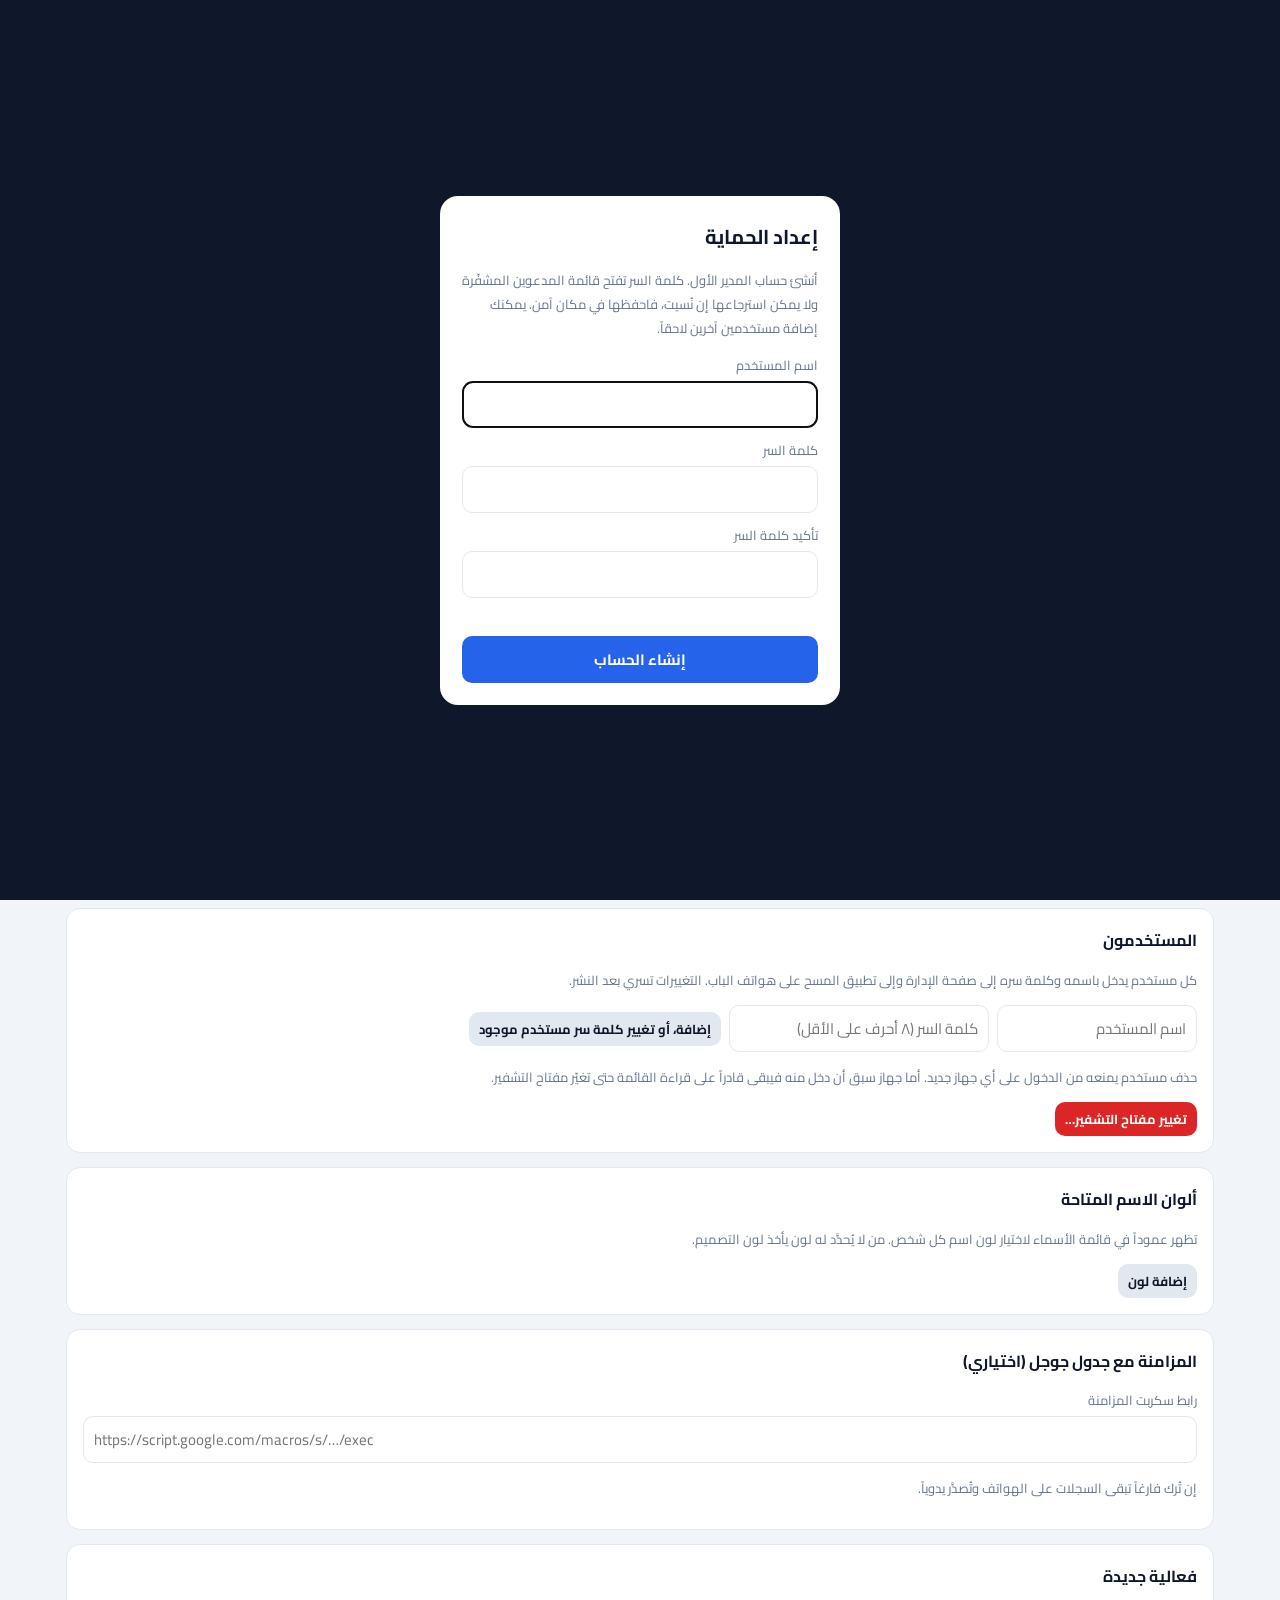
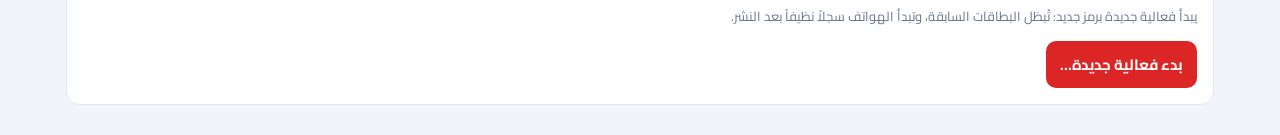
==== commit f322d6a5: "Sign-in with username and password for admin page and door phones" ====
--- a/admin.html
+++ b/admin.html
@@ -67,14 +67,32 @@
 .sent{color:var(--ok);font-weight:700}
 dialog{border:0;border-radius:14px;padding:18px;max-width:520px;width:92%}
 dialog::backdrop{background:rgba(15,23,42,.5)}
+.gate{position:fixed;inset:0;background:#0f172a;z-index:60;display:none;align-items:center;justify-content:center;padding:20px}
+.gate.on{display:flex}
+.gbox{background:#fff;border-radius:18px;padding:22px;width:100%;max-width:400px}
+.gbox h2{margin:0 0 6px;font-size:20px}
+.gbox label{margin-top:10px}
+.gerr{color:var(--err);font-size:14px;min-height:22px;margin:8px 0}
 #toast{position:fixed;bottom:18px;left:50%;transform:translateX(-50%);background:#0f172a;color:#fff;padding:9px 16px;border-radius:10px;z-index:50;display:none}
 </style>
 </head>
 <body>
+<div id="gate" class="gate on"><form class="gbox" id="gForm">
+  <h2 id="gTitle">جارٍ التحميل…</h2>
+  <p class="mut" id="gText"></p>
+  <div id="gFields" style="display:none">
+    <label for="gUser">اسم المستخدم</label><input id="gUser" autocomplete="username" required>
+    <label for="gPass">كلمة السر</label><input id="gPass" type="password" autocomplete="current-password" required>
+    <div id="gConfirmBox" style="display:none"><label for="gPass2">تأكيد كلمة السر</label><input id="gPass2" type="password" autocomplete="new-password"></div>
+    <div class="gerr" id="gErr"></div>
+    <button class="btn" id="gBtn" style="width:100%">دخول</button>
+  </div>
+</form></div>
 <header>
   <h1 id="htitle">إدارة بوابة الحضور<small id="hsub"></small></h1>
   <span class="pill" id="dirty"></span>
   <a class="btn sec sm" href="./" target="_blank" rel="noopener">فتح تطبيق المسح</a>
+  <button class="btn sec sm" id="lockBtn" title="يغلق الصفحة ويطلب كلمة السر من جديد">قفل</button>
 </header>
 <nav class="tabs" id="tabs">
   <button class="on" data-t="event">الفعالية</button>
@@ -117,6 +135,19 @@
     <h2>الفئات</h2>
     <div class="tblwrap" style="max-height:none"><table><thead><tr><th>الاسم</th><th>اللون</th><th>حرف المعرّف</th><th>عدد الأسماء</th><th></th></tr></thead><tbody id="catBody"></tbody></table></div>
     <div class="row" style="margin-top:10px"><button class="btn sec sm" id="catAdd">إضافة فئة</button></div>
+  </div>
+
+  <div class="card">
+    <h2>المستخدمون</h2>
+    <p class="mut">كل مستخدم يدخل باسمه وكلمة سره إلى صفحة الإدارة وإلى تطبيق المسح على هواتف الباب. التغييرات تسري بعد النشر.</p>
+    <div id="usrBox"></div>
+    <div class="row" style="margin-top:10px">
+      <input id="usrName" placeholder="اسم المستخدم" style="max-width:200px" autocomplete="off">
+      <input id="usrPass" type="password" placeholder="كلمة السر (٨ أحرف على الأقل)" style="max-width:260px" autocomplete="new-password">
+      <button class="btn sec sm" id="usrAdd">إضافة، أو تغيير كلمة سر مستخدم موجود</button>
+    </div>
+    <p class="mut">حذف مستخدم يمنعه من الدخول على أي جهاز جديد. أما جهاز سبق أن دخل منه فيبقى قادراً على قراءة القائمة حتى تغيّر مفتاح التشفير.</p>
+    <button class="btn red sm" id="usrRotate">تغيير مفتاح التشفير…</button>
   </div>
 
   <div class="card">
@@ -338,7 +369,8 @@
 })();
 
 /* ---------- state ---------- */
-var S = null;               // { ev, msg, gh, publishedHash, publishedAt }
+var S = null;               // { ev, msg, gh, keyring, users, publishedHash, publishedAt }
+var K = null, ME = null;    // event key (raw bytes) and the signed-in user, in memory only
 var fileUrls = {};          // template path -> object URL (local, unpublished uploads)
 function resolve(src){ return fileUrls[src] || src; }
 
@@ -357,41 +389,113 @@
   return { owner: owner || 'SyrianTechnocrats', repo: repo || 'gate', branch: 'main' };
 }
 
+/* Plain (pre-encryption) view of what gets published; used to detect unpublished changes. */
 function publicEvent(ev){
   var e = JSON.parse(JSON.stringify(ev));
-  e.people = ev.people.map(function(p){ var o = { id: p.id, name: p.name, cat: p.cat, t: p.t }; if (p.nc) o.nc = p.nc; return o; });
-  delete e.updated;
+  e.people = ev.people.map(function(p){ var o = { id: p.id, name: p.name, cat: p.cat, t: p.t, ck: p.ck }; if (p.nc) o.nc = p.nc; return o; });
+  delete e.updated; delete e.secure;
   return e;
 }
-function pubHash(){ return JSON.stringify(publicEvent(S.ev)); }
-
-var saveT = null;
+function pubHash(){ return JSON.stringify([publicEvent(S.ev), S.keyring, S.users]); }
+function newPerson(o){ o.t = G.token(16); o.ck = G.token(6); return o; }
+
+var saveT = null, persistQ = Promise.resolve();
 function changed(){ clearTimeout(saveT); saveT = setTimeout(persist, 300); renderHeader(); }
-function persist(){ return DB.set('kv', 'state', S).catch(function(){ toast('تعذر الحفظ المحلي'); }); }
-
-async function loadPublished(){
-  var ev = await G.loadEvent();
-  ev.people.forEach(function(p){ if (!p.t) p.t = G.token(); });
-  return ev;
+/* Local data (including phones and emails) is stored encrypted with the event key. */
+function persist(){
+  if (!K || !S) return persistQ;
+  persistQ = persistQ.then(async function(){
+    var enc = await G.seal(K, JSON.stringify(S));
+    await DB.set('kv', 'state', { v: 2, keyring: S.keyring, enc: enc });
+  }).catch(function(){ toast('تعذر الحفظ المحلي'); });
+  return persistQ;
+}
+
+/* ---------- sign-in ---------- */
+function sessionGet(){ try { var k = sessionStorage.getItem('gate-admin:k'); return k ? { k: G.unb64(k), u: sessionStorage.getItem('gate-admin:u') } : null; } catch(e){ return null; } }
+function sessionSet(){ try { sessionStorage.setItem('gate-admin:k', G.b64(K)); sessionStorage.setItem('gate-admin:u', ME || ''); } catch(e){} }
+function gateErr(m){ $('gErr').textContent = m || ''; }
+function gatePrompt(mode, text){
+  return new Promise(function(resolve){
+    var setup = mode === 'setup';
+    $('gTitle').textContent = setup ? 'إعداد الحماية' : 'تسجيل الدخول';
+    $('gText').textContent = text || '';
+    $('gFields').style.display = '';
+    $('gConfirmBox').style.display = setup ? '' : 'none';
+    $('gPass2').required = setup;
+    $('gPass').setAttribute('autocomplete', setup ? 'new-password' : 'current-password');
+    $('gBtn').textContent = setup ? 'إنشاء الحساب' : 'دخول';
+    $('gBtn').disabled = false;
+    $('gate').classList.add('on');
+    setTimeout(function(){ ($('gUser').value ? $('gPass') : $('gUser')).focus(); }, 30);
+    $('gForm').onsubmit = function(e){ e.preventDefault(); $('gBtn').disabled = true; resolve({ u: $('gUser').value.trim(), p: $('gPass').value, p2: $('gPass2').value }); };
+  });
+}
+async function loadLocal(local2, published){
+  if (local2){
+    try { S = JSON.parse(await G.openText(K, local2.enc)); return true; } catch(e){}
+  }
+  if (published && G.isSecure(published)){
+    try {
+      var r = await G.decryptRoster(published, K);
+      var ev = G.normalizeEvent(JSON.parse(JSON.stringify(published)));
+      var sec = ev.secure; delete ev.secure; ev.people = r.people;
+      S = { ev: ev, msg: defaultMsg(), gh: guessGh(), keyring: sec.keyring, users: r.users || [], publishedHash: null, publishedAt: null };
+      S.publishedHash = pubHash();
+      return true;
+    } catch(e){}
+  }
+  return false;
 }
 
 async function init(){
-  S = await DB.get('kv', 'state').catch(function(){ return null; });
-  if (!S){
-    var ev;
-    try { ev = await loadPublished(); } catch(e){ ev = G.normalizeEvent({}); }
-    S = { ev: ev, msg: defaultMsg(), gh: guessGh(), publishedHash: null, publishedAt: null };
-    S.publishedHash = pubHash();
-    await persist();
-  }
+  var stored = await DB.get('kv', 'state').catch(function(){ return null; });
+  var published = null;
+  try { published = await G.loadEvent(); } catch(e){}
+  var local2 = stored && stored.v === 2 ? stored : null;
+  var legacy = stored && !stored.v && stored.ev ? stored : null;
+  var keyring = (local2 && local2.keyring && local2.keyring.length ? local2.keyring : null) || (G.isSecure(published) ? published.secure.keyring : null);
+  if (!keyring){
+    var c;
+    for (;;){
+      c = await gatePrompt('setup', 'أنشئ حساب المدير الأول. كلمة السر تفتح قائمة المدعوين المشفّرة ولا يمكن استرجاعها إن نُسيت، فاحفظها في مكان آمن. يمكنك إضافة مستخدمين آخرين لاحقاً.');
+      if (c.u.length < 3){ gateErr('اسم المستخدم ٣ أحرف على الأقل'); continue; }
+      if (c.p.length < 8){ gateErr('كلمة السر ٨ أحرف على الأقل'); continue; }
+      if (c.p !== c.p2){ gateErr('كلمتا السر غير متطابقتين'); continue; }
+      break;
+    }
+    gateErr('جارٍ الإعداد…');
+    K = G.rand(32); ME = c.u;
+    S = legacy || { ev: published || G.normalizeEvent({}), msg: defaultMsg(), gh: guessGh(), publishedHash: null, publishedAt: null };
+    delete S.ev.secure;
+    S.keyring = [await G.wrapKey(K, c.u, c.p)];
+    S.users = [c.u];
+  } else {
+    var sk = sessionGet();
+    if (sk){ K = sk.k; ME = sk.u; if (!(await loadLocal(local2, published))) K = null; }
+    while (!K){
+      var l = await gatePrompt('login', 'قائمة المدعوين مشفّرة. ادخل بحسابك لفتح صفحة الإدارة.');
+      gateErr('جارٍ التحقق…');
+      try { K = await G.unwrapKey(keyring, l.u, l.p); ME = l.u; }
+      catch(e){ gateErr('اسم المستخدم أو كلمة السر غير صحيحة'); continue; }
+      if (!(await loadLocal(local2, published))){ K = null; gateErr('تعذر فتح البيانات بهذا الحساب'); }
+    }
+  }
+  $('gPass').value = ''; $('gPass2').value = '';
+  sessionSet();
   S.ev = G.normalizeEvent(S.ev);
   S.msg = Object.assign(defaultMsg(), S.msg || {});
   S.gh = Object.assign(guessGh(), S.gh || {});
+  S.users = S.users || [];
+  S.ev.people.forEach(function(p){ if (!p.t) p.t = G.token(16); if (!p.ck) p.ck = G.token(6); });
+  await persist();
   var keys = await DB.keys('files').catch(function(){ return []; });
   for (var i = 0; i < keys.length; i++){ var b = await DB.get('files', keys[i]); if (b) fileUrls[keys[i]] = URL.createObjectURL(b); }
   await G.fontsReady();
+  $('gate').classList.remove('on');
   renderAll();
 }
+$('lockBtn').onclick = function(){ try { sessionStorage.removeItem('gate-admin:k'); sessionStorage.removeItem('gate-admin:u'); } catch(e){} location.reload(); };
 
 /* ---------- header & tabs ---------- */
 function renderHeader(){
@@ -439,6 +543,9 @@
   $('evLabel').value = ev.docLabel; $('evName').value = ev.name; $('evOrg').value = ev.org; $('evCode').value = ev.code; $('evCool').value = ev.cooldownSec;
   $('bW').value = ev.badge.w; $('bH').value = ev.badge.h; $('bB').value = ev.badge.bleed; $('evSync').value = ev.syncUrl;
   $('daysBox').innerHTML = ev.days.map(function(d, i){ return '<span class="counts" style="margin:0"><span>' + esc(G.arDate(d)) + ' <a href="#" data-dday="' + i + '" style="color:var(--err)">✕</a></span></span>'; }).join('') || '<span class="mut">لم تُحدد أيام بعد</span>';
+  $('usrBox').innerHTML = S.users.map(function(u, i){
+    return '<div class="row" style="margin-bottom:6px"><span class="counts" style="margin:0"><span>' + esc(u) + (u === ME ? ' (أنت)' : '') + '</span></span>' + (u === ME ? '' : '<button class="btn red sm" data-udel="' + i + '">حذف</button>') + '</div>';
+  }).join('');
   $('ncBox').innerHTML = ev.nameColors.map(function(c, i){
     return '<div class="row" style="margin-bottom:6px"><input data-nci="' + i + '" data-k="label" value="' + esc(c.label) + '" style="max-width:180px"><input type="color" data-nci="' + i + '" data-k="color" value="' + esc(c.color) + '" style="width:60px"><span class="mut">' + ev.people.filter(function(p){ return p.nc === c.key; }).length + ' اسم</span><button class="btn red sm" data-ncdel="' + i + '">حذف</button></div>';
   }).join('') || '<span class="mut">لا ألوان — كل الأسماء بلون التصميم</span>';
@@ -487,6 +594,36 @@
   S.ev.people.forEach(function(p){ if (p.nc === c.key) delete p.nc; });
   S.ev.nameColors.splice(+b.dataset.ncdel, 1); changed(); renderEvent();
 });
+$('usrAdd').onclick = async function(){
+  var u = $('usrName').value.trim(), p = $('usrPass').value;
+  if (u.length < 3){ toast('اسم المستخدم ٣ أحرف على الأقل'); return; }
+  if (p.length < 8){ toast('كلمة السر ٨ أحرف على الأقل'); return; }
+  this.disabled = true;
+  var w = await G.wrapKey(K, u, p);
+  S.keyring = S.keyring.filter(function(x){ return x.h !== w.h; }).concat([w]);
+  var exists = S.users.some(function(x){ return x.toLowerCase() === u.toLowerCase(); });
+  if (!exists) S.users.push(u);
+  $('usrName').value = ''; $('usrPass').value = ''; this.disabled = false;
+  changed(); renderEvent(); toast(exists ? 'تغيّرت كلمة سر ' + u + ' — انشر لتسري' : 'أُضيف ' + u + ' — انشر ليتمكن من الدخول');
+};
+$('usrBox').addEventListener('click', async function(e){
+  var b = e.target.closest('[data-udel]'); if (!b) return;
+  var u = S.users[+b.dataset.udel];
+  if (!await ask('<p>حذف المستخدم <b>' + esc(u) + '</b>؟</p>', 'حذف')) return;
+  var h = await G.userHash(u);
+  S.keyring = S.keyring.filter(function(x){ return x.h !== h; });
+  S.users = S.users.filter(function(x){ return x !== u; });
+  changed(); renderEvent();
+});
+$('usrRotate').onclick = async function(){
+  var f = await ask('<h3 style="margin-top:0">تغيير مفتاح التشفير</h3><p>يُنشأ مفتاح جديد، فلا يقرأ القائمة بعد النشر إلا من تضيفهم من جديد. يبقى حسابك وحده، ثم تضيف بقية المستخدمين بكلمات سر.</p><label>كلمة سرك للتأكيد</label><input name="p" type="password" required autocomplete="current-password">', 'تغيير المفتاح');
+  if (!f) return;
+  try { await G.unwrapKey(S.keyring, ME, f.p.value); } catch(e){ toast('كلمة السر غير صحيحة'); return; }
+  K = G.rand(32);
+  S.keyring = [await G.wrapKey(K, ME, f.p.value)];
+  S.users = [ME];
+  sessionSet(); changed(); renderEvent(); toast('تغيّر المفتاح — أضف المستخدمين ثم انشر');
+};
 $('ncAdd').onclick = function(){ S.ev.nameColors.push({ key: 'n' + G.token(4), label: 'لون جديد', color: '#facc15' }); changed(); renderEvent(); };
 $('catAdd').onclick = function(){
   var used = S.ev.categories.map(function(c){ return c.prefix; });
@@ -508,7 +645,7 @@
   S.ev.name = f.n.value.trim() || 'فعالية'; S.ev.code = code; S.ev.days = f.d.value ? [f.d.value] : [];
   if (!f.keepD.checked){ S.ev.designs = {}; }
   if (!f.keepP.checked){ S.ev.people = []; S.ev.counters = {}; }
-  else { S.ev.people.forEach(function(p){ p.t = G.token(); delete p.sent; }); }
+  else { S.ev.people.forEach(function(p){ newPerson(p); delete p.sent; }); }
   S.ev = G.normalizeEvent(S.ev);
   changed(); renderAll(); toast('بدأت فعالية جديدة — لا تنسَ النشر');
 };
@@ -575,7 +712,7 @@
   var n = $('addName').value.trim().replace(/\s+/g, ' '); if (!n){ $('addName').focus(); return; }
   var cat = $('addCat').value;
   if (S.ev.people.some(function(p){ return G.normName(p.name) === G.normName(n) && p.cat === cat; })){ toast('هذا الاسم موجود في الفئة نفسها'); return; }
-  var np = { id: G.nextId(S.ev, cat), name: n, cat: cat, t: G.token(), phone: $('addPhone').value.trim(), email: $('addEmail').value.trim() };
+  var np = newPerson({ id: G.nextId(S.ev, cat), name: n, cat: cat, phone: $('addPhone').value.trim(), email: $('addEmail').value.trim() });
   if ($('addNc').value) np.nc = $('addNc').value;
   S.ev.people.push(np);
   $('addName').value = ''; $('addPhone').value = ''; $('addEmail').value = '';
@@ -668,7 +805,7 @@
     seenNew[key] = 1;
     var ex = S.ev.people.find(function(p){ return G.normName(p.name) === nn && p.cat === cat; });
     if (ex){ if (it.phone) ex.phone = it.phone; if (it.email) ex.email = it.email; if (it.nc) ex.nc = it.nc; updated++; return; }
-    var np = { id: G.nextId(S.ev, cat), name: it.name, cat: cat, t: G.token(), phone: it.phone, email: it.email };
+    var np = newPerson({ id: G.nextId(S.ev, cat), name: it.name, cat: cat, phone: it.phone, email: it.email });
     if (it.nc) np.nc = it.nc;
     S.ev.people.push(np);
     added++;
@@ -694,7 +831,7 @@
     nm = pool.reduce(function(a, p){ return p.name.length > a.length ? p.name : a; }, '') || 'محمد عبد الرحمن الأحمد';
   }
   var prefix = G.cat(S.ev, cat).prefix || 'A';
-  var sp = { id: prefix + '001', name: nm, cat: cat, t: 'sample' };
+  var sp = { id: prefix + '001', name: nm, cat: cat, t: 'sample', ck: 'abc234' };
   if ($('dSampleNc').value) sp.nc = $('dSampleNc').value;
   return sp;
 }
@@ -1088,8 +1225,8 @@
   var dirty = pubHash() !== S.publishedHash;
   $('pubState').innerHTML = dirty ? '<div class="warnbox">لديك تغييرات محلية لم تُنشر بعد. الهواتف وروابط البطاقات ترى آخر نسخة منشورة فقط.</div>' : '<div class="note">النسخة المحلية مطابقة للمنشورة' + (S.publishedAt ? ' (آخر نشر ' + new Date(S.publishedAt).toLocaleString('ar-SY') + ')' : '') + '.</div>';
   $('ghOwner').value = S.gh.owner; $('ghRepo').value = S.gh.repo; $('ghBranch').value = S.gh.branch;
-  var t = ''; try { t = localStorage.getItem('gate-admin:ghToken') || ''; } catch(e){}
-  if (t && !$('ghToken').value){ $('ghToken').value = t; $('ghRemember').checked = true; }
+  var t = ''; try { localStorage.removeItem('gate-admin:ghToken'); t = localStorage.getItem('gate-admin:ghTokenEnc') || ''; } catch(e){}
+  if (t && !$('ghToken').value){ G.openText(K, t).then(function(v){ if (!$('ghToken').value){ $('ghToken').value = v; $('ghRemember').checked = true; } }).catch(function(){}); }
 }
 ['ghOwner', 'ghRepo', 'ghBranch'].forEach(function(id){ $(id).addEventListener('change', function(){ S.gh[{ ghOwner: 'owner', ghRepo: 'repo', ghBranch: 'branch' }[id]] = this.value.trim(); changed(); }); });
 function referencedTemplates(){
@@ -1097,7 +1234,14 @@
   Object.keys(S.ev.designs).forEach(function(k){ (S.ev.designs[k].pages || []).forEach(function(p){ if (p.src) set[p.src] = 1; }); });
   return Object.keys(set);
 }
-function eventJsonText(){ var e = publicEvent(S.ev); e.updated = new Date().toISOString(); return JSON.stringify(e, null, 1); }
+/* What is published: settings and designs in clear; names, IDs, check codes and links only encrypted. */
+async function eventJsonText(){
+  var e = publicEvent(S.ev), people = e.people;
+  e.people = [];
+  e.secure = await G.buildSecure(K, S.keyring, people, S.users);
+  e.updated = new Date().toISOString();
+  return JSON.stringify(e);
+}
 function b64(blob){ return new Promise(function(res, rej){ var r = new FileReader(); r.onload = function(){ res(String(r.result).split(',')[1]); }; r.onerror = rej; r.readAsDataURL(blob); }); }
 async function templateBlob(path){
   var b = await DB.get('files', path); if (b) return b;
@@ -1106,7 +1250,7 @@
 $('pubBtn').onclick = async function(){
   var token = $('ghToken').value.trim(), o = S.gh.owner, r = S.gh.repo, br = S.gh.branch || 'main';
   if (!token){ toast('أدخل رمز الوصول'); $('ghToken').focus(); return; }
-  try { if ($('ghRemember').checked) localStorage.setItem('gate-admin:ghToken', token); else localStorage.removeItem('gate-admin:ghToken'); } catch(e){}
+  try { if ($('ghRemember').checked) localStorage.setItem('gate-admin:ghTokenEnc', await G.seal(K, token)); else localStorage.removeItem('gate-admin:ghTokenEnc'); } catch(e){}
   var log = $('pubLog'); log.textContent = '';
   var say = function(t){ log.textContent += t + '\n'; };
   async function gh(path, opt){
@@ -1126,7 +1270,8 @@
     var tree = await gh(base + '/git/trees/' + commit.tree.sha + '?recursive=1');
     var existing = {}; tree.tree.forEach(function(t){ if (t.type === 'blob') existing[t.path] = t.sha; });
     var entries = [];
-    var evBlob = await gh(base + '/git/blobs', { method: 'POST', body: { content: eventJsonText(), encoding: 'utf-8' } });
+    say('تشفير القائمة…');
+    var evBlob = await gh(base + '/git/blobs', { method: 'POST', body: { content: await eventJsonText(), encoding: 'utf-8' } });
     entries.push({ path: 'event.json', mode: '100644', type: 'blob', sha: evBlob.sha });
     var refs = referencedTemplates(), up = 0, rm = 0;
     for (var i = 0; i < refs.length; i++){
@@ -1148,7 +1293,7 @@
   this.disabled = false;
 };
 $('pubZip').onclick = async function(){
-  var zip = new JSZip(); zip.file('event.json', eventJsonText());
+  var zip = new JSZip(); zip.file('event.json', await eventJsonText());
   var refs = referencedTemplates();
   for (var i = 0; i < refs.length; i++){ try { zip.file(refs[i], await templateBlob(refs[i])); } catch(e){ toast(e.message); } }
   download(await zip.generateAsync({ type: 'blob' }), 'ملفات النشر ' + S.ev.code + '.zip');
@@ -1157,7 +1302,12 @@
 $('pullBtn').onclick = async function(){
   var f = await ask('<p>تحميل آخر نسخة منشورة واستبدال البيانات المحلية بها؟ تبقى الهواتف والبريد المحفوظة هنا.</p>', 'تحميل'); if (!f) return;
   try {
-    var ev = await loadPublished(), old = {};
+    var ev = await G.loadEvent(), old = {};
+    if (G.isSecure(ev)){
+      var r;
+      try { r = await G.decryptRoster(ev, K); } catch(x){ toast('النسخة المنشورة مشفّرة بمفتاح آخر ولا يفتحها حسابك'); return; }
+      S.keyring = ev.secure.keyring; S.users = r.users || []; ev.people = r.people; delete ev.secure;
+    } else { ev.people.forEach(function(p){ if (!p.t) p.t = G.token(16); if (!p.ck) p.ck = G.token(6); }); }
     S.ev.people.forEach(function(p){ old[p.id] = p; });
     ev.people.forEach(function(p){ var o = old[p.id]; if (o){ p.phone = o.phone; p.email = o.email; p.sent = o.sent; } });
     S.ev = ev; S.publishedHash = pubHash(); changed(); renderAll(); toast('تم التحميل: ' + ev.people.length + ' اسم');
@@ -1166,7 +1316,7 @@
 
 window.addEventListener('beforeunload', function(e){ if (S && pubHash() !== S.publishedHash){ e.preventDefault(); e.returnValue = ''; } });
 await init();
-window.__admin = { get S(){ return S; }, buildPdf: buildPdf, resolve: resolve, renderAll: renderAll };
+window.__admin = { get S(){ return S; }, get me(){ return ME; }, buildPdf: buildPdf, resolve: resolve, renderAll: renderAll };
 })();
 </script>
 </body>
--- a/lib/fonts.css
+++ b/lib/fonts.css
@@ -0,0 +1,72 @@
+/* cairo-arabic-400-normal */
+@font-face {
+  font-family: 'Cairo';
+  font-style: normal;
+  font-display: block;
+  font-weight: 400;
+  src: url(fonts/cairo-arabic-400-normal.woff2) format('woff2');
+  unicode-range: U+0600-06FF,U+0750-077F,U+0870-088E,U+0890-0891,U+0897-08E1,U+08E3-08FF,U+200C-200E,U+2010-2011,U+204F,U+2E41,U+FB50-FDFF,U+FE70-FE74,U+FE76-FEFC,U+102E0-102FB,U+10E60-10E7E,U+10EC2-10EC4,U+10EFC-10EFF,U+1EE00-1EE03,U+1EE05-1EE1F,U+1EE21-1EE22,U+1EE24,U+1EE27,U+1EE29-1EE32,U+1EE34-1EE37,U+1EE39,U+1EE3B,U+1EE42,U+1EE47,U+1EE49,U+1EE4B,U+1EE4D-1EE4F,U+1EE51-1EE52,U+1EE54,U+1EE57,U+1EE59,U+1EE5B,U+1EE5D,U+1EE5F,U+1EE61-1EE62,U+1EE64,U+1EE67-1EE6A,U+1EE6C-1EE72,U+1EE74-1EE77,U+1EE79-1EE7C,U+1EE7E,U+1EE80-1EE89,U+1EE8B-1EE9B,U+1EEA1-1EEA3,U+1EEA5-1EEA9,U+1EEAB-1EEBB,U+1EEF0-1EEF1;
+}
+/* cairo-latin-400-normal */
+@font-face {
+  font-family: 'Cairo';
+  font-style: normal;
+  font-display: block;
+  font-weight: 400;
+  src: url(fonts/cairo-latin-400-normal.woff2) format('woff2');
+  unicode-range: U+0000-00FF,U+0131,U+0152-0153,U+02BB-02BC,U+02C6,U+02DA,U+02DC,U+0304,U+0308,U+0329,U+2000-206F,U+20AC,U+2122,U+2191,U+2193,U+2212,U+2215,U+FEFF,U+FFFD;
+}
+/* cairo-arabic-700-normal */
+@font-face {
+  font-family: 'Cairo';
+  font-style: normal;
+  font-display: block;
+  font-weight: 700;
+  src: url(fonts/cairo-arabic-700-normal.woff2) format('woff2');
+  unicode-range: U+0600-06FF,U+0750-077F,U+0870-088E,U+0890-0891,U+0897-08E1,U+08E3-08FF,U+200C-200E,U+2010-2011,U+204F,U+2E41,U+FB50-FDFF,U+FE70-FE74,U+FE76-FEFC,U+102E0-102FB,U+10E60-10E7E,U+10EC2-10EC4,U+10EFC-10EFF,U+1EE00-1EE03,U+1EE05-1EE1F,U+1EE21-1EE22,U+1EE24,U+1EE27,U+1EE29-1EE32,U+1EE34-1EE37,U+1EE39,U+1EE3B,U+1EE42,U+1EE47,U+1EE49,U+1EE4B,U+1EE4D-1EE4F,U+1EE51-1EE52,U+1EE54,U+1EE57,U+1EE59,U+1EE5B,U+1EE5D,U+1EE5F,U+1EE61-1EE62,U+1EE64,U+1EE67-1EE6A,U+1EE6C-1EE72,U+1EE74-1EE77,U+1EE79-1EE7C,U+1EE7E,U+1EE80-1EE89,U+1EE8B-1EE9B,U+1EEA1-1EEA3,U+1EEA5-1EEA9,U+1EEAB-1EEBB,U+1EEF0-1EEF1;
+}
+/* cairo-latin-700-normal */
+@font-face {
+  font-family: 'Cairo';
+  font-style: normal;
+  font-display: block;
+  font-weight: 700;
+  src: url(fonts/cairo-latin-700-normal.woff2) format('woff2');
+  unicode-range: U+0000-00FF,U+0131,U+0152-0153,U+02BB-02BC,U+02C6,U+02DA,U+02DC,U+0304,U+0308,U+0329,U+2000-206F,U+20AC,U+2122,U+2191,U+2193,U+2212,U+2215,U+FEFF,U+FFFD;
+}
+/* tajawal-arabic-400-normal */
+@font-face {
+  font-family: 'Tajawal';
+  font-style: normal;
+  font-display: block;
+  font-weight: 400;
+  src: url(fonts/tajawal-arabic-400-normal.woff2) format('woff2');
+  unicode-range: U+0600-06FF,U+0750-077F,U+0870-088E,U+0890-0891,U+0897-08E1,U+08E3-08FF,U+200C-200E,U+2010-2011,U+204F,U+2E41,U+FB50-FDFF,U+FE70-FE74,U+FE76-FEFC,U+102E0-102FB,U+10E60-10E7E,U+10EC2-10EC4,U+10EFC-10EFF,U+1EE00-1EE03,U+1EE05-1EE1F,U+1EE21-1EE22,U+1EE24,U+1EE27,U+1EE29-1EE32,U+1EE34-1EE37,U+1EE39,U+1EE3B,U+1EE42,U+1EE47,U+1EE49,U+1EE4B,U+1EE4D-1EE4F,U+1EE51-1EE52,U+1EE54,U+1EE57,U+1EE59,U+1EE5B,U+1EE5D,U+1EE5F,U+1EE61-1EE62,U+1EE64,U+1EE67-1EE6A,U+1EE6C-1EE72,U+1EE74-1EE77,U+1EE79-1EE7C,U+1EE7E,U+1EE80-1EE89,U+1EE8B-1EE9B,U+1EEA1-1EEA3,U+1EEA5-1EEA9,U+1EEAB-1EEBB,U+1EEF0-1EEF1;
+}
+/* tajawal-latin-400-normal */
+@font-face {
+  font-family: 'Tajawal';
+  font-style: normal;
+  font-display: block;
+  font-weight: 400;
+  src: url(fonts/tajawal-latin-400-normal.woff2) format('woff2');
+  unicode-range: U+0000-00FF,U+0131,U+0152-0153,U+02BB-02BC,U+02C6,U+02DA,U+02DC,U+0304,U+0308,U+0329,U+2000-206F,U+20AC,U+2122,U+2191,U+2193,U+2212,U+2215,U+FEFF,U+FFFD;
+}
+/* tajawal-arabic-700-normal */
+@font-face {
+  font-family: 'Tajawal';
+  font-style: normal;
+  font-display: block;
+  font-weight: 700;
+  src: url(fonts/tajawal-arabic-700-normal.woff2) format('woff2');
+  unicode-range: U+0600-06FF,U+0750-077F,U+0870-088E,U+0890-0891,U+0897-08E1,U+08E3-08FF,U+200C-200E,U+2010-2011,U+204F,U+2E41,U+FB50-FDFF,U+FE70-FE74,U+FE76-FEFC,U+102E0-102FB,U+10E60-10E7E,U+10EC2-10EC4,U+10EFC-10EFF,U+1EE00-1EE03,U+1EE05-1EE1F,U+1EE21-1EE22,U+1EE24,U+1EE27,U+1EE29-1EE32,U+1EE34-1EE37,U+1EE39,U+1EE3B,U+1EE42,U+1EE47,U+1EE49,U+1EE4B,U+1EE4D-1EE4F,U+1EE51-1EE52,U+1EE54,U+1EE57,U+1EE59,U+1EE5B,U+1EE5D,U+1EE5F,U+1EE61-1EE62,U+1EE64,U+1EE67-1EE6A,U+1EE6C-1EE72,U+1EE74-1EE77,U+1EE79-1EE7C,U+1EE7E,U+1EE80-1EE89,U+1EE8B-1EE9B,U+1EEA1-1EEA3,U+1EEA5-1EEA9,U+1EEAB-1EEBB,U+1EEF0-1EEF1;
+}
+/* tajawal-latin-700-normal */
+@font-face {
+  font-family: 'Tajawal';
+  font-style: normal;
+  font-display: block;
+  font-weight: 700;
+  src: url(fonts/tajawal-latin-700-normal.woff2) format('woff2');
+  unicode-range: U+0000-00FF,U+0131,U+0152-0153,U+02BB-02BC,U+02C6,U+02DA,U+02DC,U+0304,U+0308,U+0329,U+2000-206F,U+20AC,U+2122,U+2191,U+2193,U+2212,U+2215,U+FEFF,U+FFFD;
+}
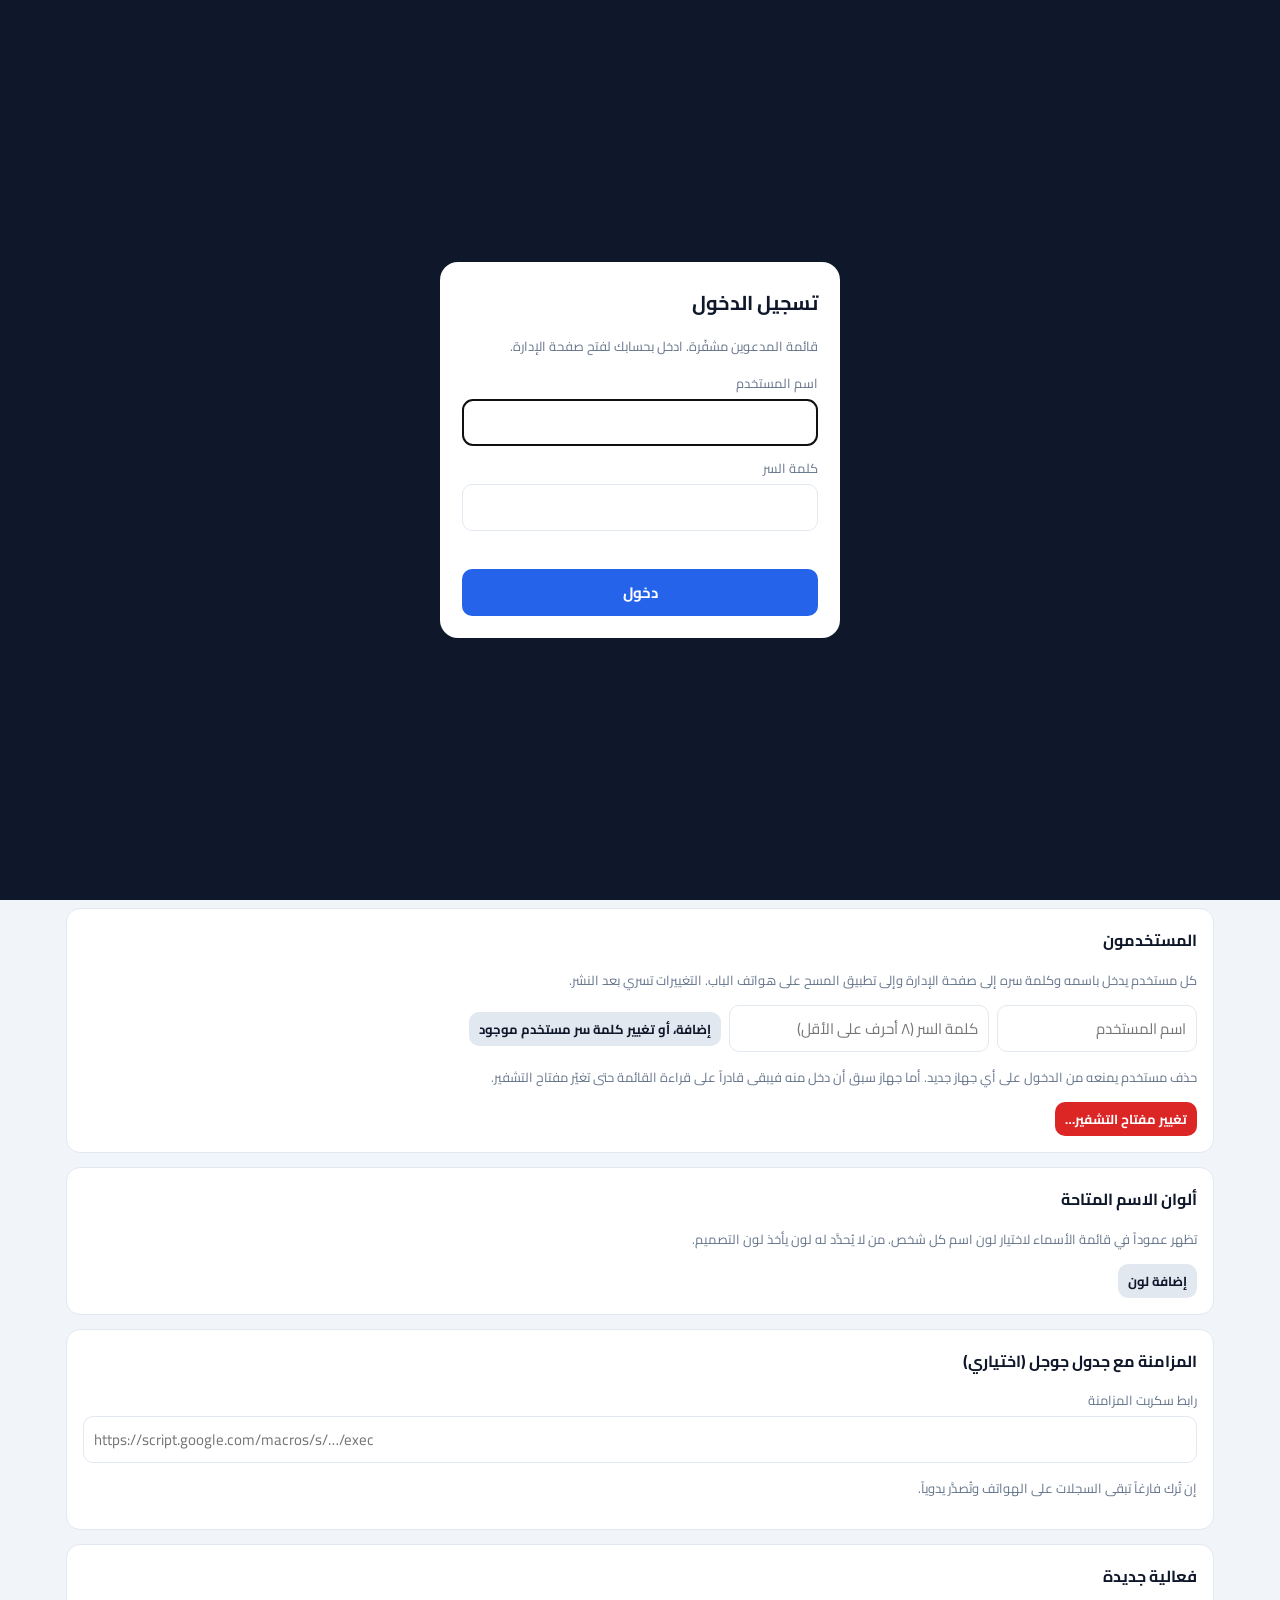
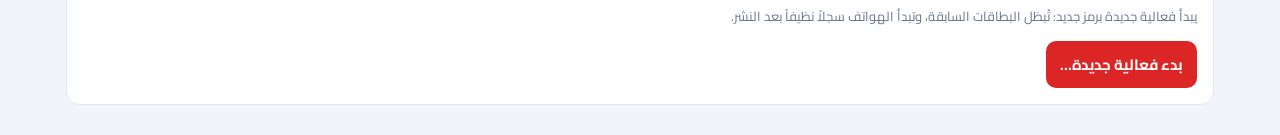
==== commit 1283123e: "Job title: names list column, import, design options, scanner and invitation page" ====
--- a/admin.html
+++ b/admin.html
@@ -175,7 +175,7 @@
 <section class="tab" id="t-people">
   <div class="card">
     <h2>استيراد من ملف إكسل</h2>
-    <p class="mut">الأعمدة المقروءة تلقائياً: الاسم، الفئة، اللون (أبيض أو أزرق)، الهاتف أو واتساب، البريد. الهاتف والبريد يبقيان على هذا الجهاز فقط ولا يُنشران.</p>
+    <p class="mut">الأعمدة المقروءة تلقائياً: الاسم، المسمى الوظيفي (أو المنصب أو الصفة)، الفئة، اللون (أبيض أو أزرق)، الهاتف أو واتساب، البريد. الهاتف والبريد يبقيان على هذا الجهاز فقط ولا يُنشران.</p>
     <div class="row">
       <input type="file" id="impFile" accept=".xlsx,.xls,.csv" style="max-width:320px">
       <div><label>فئة الأسماء التي بلا فئة</label><select id="impDefCat"></select></div>
@@ -188,6 +188,7 @@
     <h2>إضافة اسم</h2>
     <div class="row">
       <input id="addName" class="grow" placeholder="الاسم الكامل" style="min-width:200px">
+      <input id="addTitle" placeholder="المسمى الوظيفي (اختياري)" style="max-width:240px">
       <select id="addCat" style="max-width:160px"></select>
       <select id="addNc" style="max-width:150px"></select>
       <input id="addPhone" placeholder="الهاتف" dir="ltr" style="max-width:170px">
@@ -205,7 +206,7 @@
       <button class="btn red sm" id="pClear">حذف الكل</button>
     </div>
     <div class="counts" id="pCounts"></div>
-    <div class="tblwrap"><table><thead><tr><th>المعرّف</th><th>الاسم</th><th>الفئة</th><th class="ncCol">لون الاسم</th><th>الهاتف</th><th>البريد</th><th></th></tr></thead><tbody id="pBody"></tbody></table></div>
+    <div class="tblwrap"><table><thead><tr><th>المعرّف</th><th>الاسم</th><th>المسمى الوظيفي</th><th>الفئة</th><th class="ncCol">لون الاسم</th><th>الهاتف</th><th>البريد</th><th></th></tr></thead><tbody id="pBody"></tbody></table></div>
   </div>
 </section>
 
@@ -217,6 +218,7 @@
       <div id="dOwnBox"></div>
       <div class="grow"></div>
       <div><label>اسم للمعاينة</label><input id="dSample" placeholder="اكتب اسماً طويلاً للتجربة" style="min-width:240px"></div>
+      <div><label>مسمى للمعاينة</label><input id="dSampleTitle" placeholder="مثال: رئيس هيئة التميز والإبداع" style="min-width:220px"></div>
       <div><label>لون الاسم للمعاينة</label><select id="dSampleNc" style="min-width:140px"></select></div>
     </div>
   </div>
@@ -309,7 +311,7 @@
       <div><label>الحساب</label><input id="ghOwner" dir="ltr"></div>
       <div><label>المستودع</label><input id="ghRepo" dir="ltr"></div>
       <div><label>الفرع</label><input id="ghBranch" dir="ltr"></div>
-      <div><label>رمز الوصول</label><input id="ghToken" type="password" dir="ltr" autocomplete="off"></div>
+      <div><label>رمز الوصول من جيت هب (ليس كلمة سر الصفحة)</label><input id="ghToken" type="text" name="gh-pat" dir="ltr" autocomplete="off" spellcheck="false" data-1p-ignore data-lpignore="true" placeholder="github_pat_…" style="-webkit-text-security:disc"></div>
     </div>
     <label class="row" style="margin-top:8px"><input type="checkbox" id="ghRemember"> تذكّر رمز الوصول على هذا الجهاز</label>
     <details class="mut" style="margin:8px 0"><summary>كيف أحصل على رمز الوصول؟</summary>
@@ -337,7 +339,7 @@
 <script src="lib/xlsx.full.min.js"></script>
 <script src="lib/jspdf.umd.min.js"></script>
 <script src="lib/jszip.min.js"></script>
-<script src="lib/common.js"></script>
+<script src="lib/common.js?v=7"></script>
 <script>
 (async function(){
 'use strict';
@@ -392,7 +394,7 @@
 /* Plain (pre-encryption) view of what gets published; used to detect unpublished changes. */
 function publicEvent(ev){
   var e = JSON.parse(JSON.stringify(ev));
-  e.people = ev.people.map(function(p){ var o = { id: p.id, name: p.name, cat: p.cat, t: p.t, ck: p.ck }; if (p.nc) o.nc = p.nc; return o; });
+  e.people = ev.people.map(function(p){ var o = { id: p.id, name: p.name, cat: p.cat, t: p.t, ck: p.ck }; if (p.nc) o.nc = p.nc; if (p.title) o.title = p.title; return o; });
   delete e.updated; delete e.secure;
   return e;
 }
@@ -673,12 +675,13 @@
   $('pBody').innerHTML = list.map(function(p){
     return '<tr data-id="' + esc(p.id) + '"><td dir="ltr" style="text-align:right">' + esc(p.id) + '</td>' +
       '<td><input data-k="name" value="' + esc(p.name) + '"></td>' +
+      '<td><input data-k="title" value="' + esc(p.title || '') + '" placeholder="—"></td>' +
       '<td><select data-k="cat">' + catOptions(p.cat) + '</select></td>' +
       '<td class="ncCol"' + (hasNc ? '' : ' style="display:none"') + '><select data-k="nc">' + ncOptions(p.nc) + '</select></td>' +
       '<td><input data-k="phone" dir="ltr" value="' + esc(p.phone || '') + '" style="width:150px"></td>' +
       '<td><input data-k="email" dir="ltr" value="' + esc(p.email || '') + '" style="width:200px"></td>' +
       '<td class="row" style="flex-wrap:nowrap"><button class="btn sec sm" data-act="view">البطاقة</button><button class="btn red sm" data-act="del">حذف</button></td></tr>';
-  }).join('') || '<tr><td colspan="7" class="mut" style="padding:20px;text-align:center">لا أسماء بعد — استورد ملفاً أو أضف اسماً</td></tr>';
+  }).join('') || '<tr><td colspan="8" class="mut" style="padding:20px;text-align:center">لا أسماء بعد — استورد ملفاً أو أضف اسماً</td></tr>';
 }
 ['pSearch', 'pFilter'].forEach(function(id){ $(id).addEventListener('input', renderPeople); });
 function personById(id){ return S.ev.people.find(function(p){ return p.id === id; }); }
@@ -693,7 +696,7 @@
     p.sent = {}; changed(); renderPeople(); return;
   }
   if (k === 'nc'){ if (v) p.nc = v; else delete p.nc; p.sent = {}; changed(); return; }
-  p[k] = v; if (k === 'name') p.sent = {};
+  p[k] = v; if (k === 'name' || k === 'title') p.sent = {};
   changed();
 });
 $('pBody').addEventListener('click', async function(e){
@@ -714,8 +717,9 @@
   if (S.ev.people.some(function(p){ return G.normName(p.name) === G.normName(n) && p.cat === cat; })){ toast('هذا الاسم موجود في الفئة نفسها'); return; }
   var np = newPerson({ id: G.nextId(S.ev, cat), name: n, cat: cat, phone: $('addPhone').value.trim(), email: $('addEmail').value.trim() });
   if ($('addNc').value) np.nc = $('addNc').value;
+  if ($('addTitle').value.trim()) np.title = $('addTitle').value.trim().replace(/\s+/g, ' ');
   S.ev.people.push(np);
-  $('addName').value = ''; $('addPhone').value = ''; $('addEmail').value = '';
+  $('addName').value = ''; $('addTitle').value = ''; $('addPhone').value = ''; $('addEmail').value = '';
   changed(); renderPeople(); $('addName').focus();
 };
 $('addName').addEventListener('keydown', function(e){ if (e.key === 'Enter') $('addBtn').click(); });
@@ -726,7 +730,7 @@
 };
 $('pExport').onclick = function(){
   var ncL = function(p){ var c = S.ev.nameColors.find(function(x){ return x.key === p.nc; }); return c ? c.label : ''; };
-  var rows = [['المعرف', 'الاسم', 'الفئة', 'اللون', 'الهاتف', 'البريد', 'الرابط']].concat(S.ev.people.map(function(p){ return [p.id, p.name, G.cat(S.ev, p.cat).label, ncL(p), p.phone || '', p.email || '', G.badgeLink(p, S.msg.base)]; }));
+  var rows = [['المعرف', 'الاسم', 'المسمى الوظيفي', 'الفئة', 'اللون', 'الهاتف', 'البريد', 'الرابط']].concat(S.ev.people.map(function(p){ return [p.id, p.name, p.title || '', G.cat(S.ev, p.cat).label, ncL(p), p.phone || '', p.email || '', G.badgeLink(p, S.msg.base)]; }));
   var wb = XLSX.utils.book_new(); XLSX.utils.book_append_sheet(wb, XLSX.utils.aoa_to_sheet(rows), 'الأسماء'); wb.Workbook = { Views: [{ RTL: true }] };
   XLSX.writeFile(wb, 'أسماء ' + S.ev.code + ' - ' + G.dstr() + '.xlsx');
 };
@@ -735,7 +739,8 @@
 var COLS = {
   id: /^(المعرف|المعرّف|id|code|الرمز)$/i,
   name: /(الاسم|اسم|name|full ?name|الاسم الكامل)/i,
-  cat: /(الفئة|فئة|النوع|الصفة|category|type|role)/i,
+  cat: /(الفئة|فئة|النوع|category|type)/i,
+  title: /(المسمى|مسمى|المنصب|منصب|الوظيفة|وظيفة|الصفة|المهنة|title|position|job|role)/i,
   phone: /(هاتف|جوال|موبايل|واتس|رقم|phone|mobile|whatsapp|tel)/i,
   email: /(بريد|ايميل|إيميل|email|e-mail|mail)/i,
   color: /(لون|اللون|colou?r)/i
@@ -759,7 +764,7 @@
     var hi = -1, map = {};
     for (var r = 0; r < Math.min(10, rows.length) && hi < 0; r++){
       var m = {};
-      rows[r].forEach(function(h, ci){ h = String(h).trim(); Object.keys(COLS).forEach(function(k){ if (m[k] == null && COLS[k].test(h)){ if (k === 'name' && (COLS.email.test(h) || COLS.color.test(h))) return; if (k === 'phone' && COLS.color.test(h)) return; m[k] = ci; } }); });
+      rows[r].forEach(function(h, ci){ h = String(h).trim(); Object.keys(COLS).forEach(function(k){ if (m[k] == null && COLS[k].test(h)){ if (k === 'name' && (COLS.email.test(h) || COLS.color.test(h) || COLS.title.test(h))) return; if (k === 'phone' && COLS.color.test(h)) return; m[k] = ci; } }); });
       if (m.name != null){ hi = r; map = m; }
     }
     if (hi < 0){ hi = -1; map = { name: 0 }; }
@@ -770,10 +775,10 @@
       var catRaw = map.cat != null ? String(r[map.cat] || '').trim() : '';
       var ck = catRaw ? catByLabel[G.normName(catRaw)] : null;
       if (catRaw && !ck) unknownCats[catRaw] = (unknownCats[catRaw] || 0) + 1;
-      return { name: String(r[map.name]).trim().replace(/\s+/g, ' '), catRaw: catRaw, cat: ck, phone: map.phone != null ? String(r[map.phone] || '').trim() : '', email: map.email != null ? String(r[map.email] || '').trim() : '', nc: map.color != null ? ncFromText(r[map.color]) : null };
+      return { name: String(r[map.name]).trim().replace(/\s+/g, ' '), catRaw: catRaw, cat: ck, phone: map.phone != null ? String(r[map.phone] || '').trim() : '', email: map.email != null ? String(r[map.email] || '').trim() : '', nc: map.color != null ? ncFromText(r[map.color]) : null, title: map.title != null ? String(r[map.title] || '').trim().replace(/\s+/g, ' ') : '' };
     });
     pendingImport = { items: items, unknownCats: unknownCats, map: map };
-    var colNames = { name: 'الاسم', cat: 'الفئة', phone: 'الهاتف', email: 'البريد', color: 'لون الاسم' };
+    var colNames = { name: 'الاسم', title: 'المسمى الوظيفي', cat: 'الفئة', phone: 'الهاتف', email: 'البريد', color: 'لون الاسم' };
     var found = Object.keys(colNames).filter(function(k){ return map[k] != null; }).map(function(k){ return colNames[k]; }).join('، ');
     var uc = Object.keys(unknownCats);
     $('impPreview').innerHTML = '<div class="note">وُجد ' + items.length + ' اسماً. الأعمدة المقروءة: ' + esc(found) + '.' +
@@ -804,9 +809,10 @@
     if (seenNew[key]){ dup++; return; }
     seenNew[key] = 1;
     var ex = S.ev.people.find(function(p){ return G.normName(p.name) === nn && p.cat === cat; });
-    if (ex){ if (it.phone) ex.phone = it.phone; if (it.email) ex.email = it.email; if (it.nc) ex.nc = it.nc; updated++; return; }
+    if (ex){ if (it.phone) ex.phone = it.phone; if (it.email) ex.email = it.email; if (it.nc) ex.nc = it.nc; if (it.title) ex.title = it.title; updated++; return; }
     var np = newPerson({ id: G.nextId(S.ev, cat), name: it.name, cat: cat, phone: it.phone, email: it.email });
     if (it.nc) np.nc = it.nc;
+    if (it.title) np.title = it.title;
     S.ev.people.push(np);
     added++;
   });
@@ -833,6 +839,7 @@
   var prefix = G.cat(S.ev, cat).prefix || 'A';
   var sp = { id: prefix + '001', name: nm, cat: cat, t: 'sample', ck: 'abc234' };
   if ($('dSampleNc').value) sp.nc = $('dSampleNc').value;
+  if ($('dSampleTitle').value.trim()) sp.title = $('dSampleTitle').value.trim();
   return sp;
 }
 function renderDesign(){
@@ -855,6 +862,7 @@
 $('dSel').onchange = function(){ dKey = this.value; dPage = 0; dSelF = -1; renderDesign(); };
 $('dSample').addEventListener('input', function(){ clearTimeout(this.t); this.t = setTimeout(renderPreview, 250); });
 $('dSampleNc').addEventListener('change', renderPreview);
+$('dSampleTitle').addEventListener('input', function(){ clearTimeout(this.t); this.t = setTimeout(renderPreview, 250); });
 $('dOwnBox').addEventListener('click', function(e){
   if (e.target.id === 'dMakeOwn'){ S.ev.designs[dKey] = JSON.parse(JSON.stringify(S.ev.designs['*'])); changed(); renderDesign(); }
   if (e.target.id === 'dUseDef'){ delete S.ev.designs[dKey]; changed(); renderDesign(); }
@@ -964,6 +972,13 @@
     h += '<div><label>السماكة</label><select data-p="weight"' + dis + '><option value="700"' + (f.weight == 700 ? ' selected' : '') + '>عريض</option><option value="400"' + (f.weight == 400 ? ' selected' : '') + '>عادي</option></select></div>';
     h += '<div><label>اللون</label><input type="color" data-p="color" value="' + (/^#[0-9a-f]{6}$/i.test(f.color) ? f.color : '#111111') + '"' + dis + '>' + '<label class="row" style="margin-top:4px"><input type="checkbox" data-p="colorCat"' + (f.color === '{catColor}' ? ' checked' : '') + dis + '> لون الفئة</label></div>';
     h += '<div><label>المحاذاة</label><select data-p="align"' + dis + '><option value="center"' + (f.align === 'center' ? ' selected' : '') + '>وسط</option><option value="right"' + (f.align === 'right' ? ' selected' : '') + '>يمين</option><option value="left"' + (f.align === 'left' ? ' selected' : '') + '>يسار</option></select></div>';
+    if (f.type === 'name'){
+      h += '<div style="grid-column:1/-1;border-top:1px solid var(--line);padding-top:8px;font-weight:700">المسمى الوظيفي تحت الاسم</div>';
+      h += '<div><label>لونه</label><input type="color" data-p="titleColor" value="' + (/^#[0-9a-f]{6}$/i.test(f.titleColor || '') ? f.titleColor : '#ffffff') + '"' + dis + '><label class="row" style="margin-top:4px"><input type="checkbox" data-p="titleSame"' + (!f.titleColor ? ' checked' : '') + dis + '> مثل لون الاسم</label></div>';
+      h += '<div><label>حجمه نسبة للاسم</label><select data-p="titleScale"' + dis + '>' + [[0.45, 'صغير'], [0.55, 'متوسط'], [0.65, 'كبير']].map(function(o){ return '<option value="' + o[0] + '"' + ((f.titleScale || 0.55) === o[0] ? ' selected' : '') + '>' + o[1] + '</option>'; }).join('') + '</select></div>';
+      h += '<div><label>سماكته</label><select data-p="titleWeight"' + dis + '><option value="400"' + ((f.titleWeight || 400) == 400 ? ' selected' : '') + '>عادي</option><option value="700"' + (f.titleWeight == 700 ? ' selected' : '') + '>عريض</option></select></div>';
+      h += '<div style="grid-column:1/-1;border-top:1px solid var(--line)"></div>';
+    }
     h += '<div><label>الأسطر</label><select data-p="lines"' + dis + '><option value="1"' + ((f.lines || 1) == 1 ? ' selected' : '') + '>سطر واحد</option><option value="2"' + (f.lines == 2 ? ' selected' : '') + '>حتى سطرين</option></select></div>';
     h += '<div><label>خلفية المربع</label><select data-p="bgMode"' + dis + '><option value="none"' + (!f.bg ? ' selected' : '') + '>بلا</option><option value="cat"' + (f.bg === '{catColor}' ? ' selected' : '') + '>لون الفئة</option><option value="custom"' + (f.bg && f.bg !== '{catColor}' ? ' selected' : '') + '>لون محدد</option></select>' + (f.bg && f.bg !== '{catColor}' ? '<input type="color" data-p="bg" value="' + esc(f.bg) + '"' + dis + '>' : '') + '</div>';
   } else {
@@ -979,7 +994,8 @@
   var v = e.target.type === 'checkbox' ? e.target.checked : e.target.value;
   if (p === 'colorCat'){ f.color = v ? '{catColor}' : '#111111'; }
   else if (p === 'bgMode'){ if (v === 'none') delete f.bg; else if (v === 'cat') f.bg = '{catColor}'; else f.bg = '#ffffff'; renderProps(); }
-  else if (p === 'weight' || p === 'lines' || p === 'radius' || p === 'quiet'){ f[p] = +v; }
+  else if (p === 'weight' || p === 'lines' || p === 'radius' || p === 'quiet' || p === 'titleScale' || p === 'titleWeight'){ f[p] = +v; }
+  else if (p === 'titleSame'){ if (v) delete f.titleColor; else f.titleColor = '#ffffff'; renderProps(); }
   else f[p] = v;
   changed(); renderPreview(); renderFieldList();
 });
@@ -1250,6 +1266,10 @@
 $('pubBtn').onclick = async function(){
   var token = $('ghToken').value.trim(), o = S.gh.owner, r = S.gh.repo, br = S.gh.branch || 'main';
   if (!token){ toast('أدخل رمز الوصول'); $('ghToken').focus(); return; }
+  if (!/^(github_pat_|ghp_)[A-Za-z0-9_]{20,}$/.test(token)){
+    $('pubLog').textContent = 'هذا ليس رمز وصول من جيت هب. الرمز يُنشأ من إعدادات حسابك في جيت هب ويبدأ بالحروف github_pat_ ، وهو غير اسم المستخدم وكلمة السر الخاصين بهذه الصفحة.';
+    $('ghToken').value = ''; $('ghToken').focus(); return;
+  }
   try { if ($('ghRemember').checked) localStorage.setItem('gate-admin:ghTokenEnc', await G.seal(K, token)); else localStorage.removeItem('gate-admin:ghTokenEnc'); } catch(e){}
   var log = $('pubLog'); log.textContent = '';
   var say = function(t){ log.textContent += t + '\n'; };
